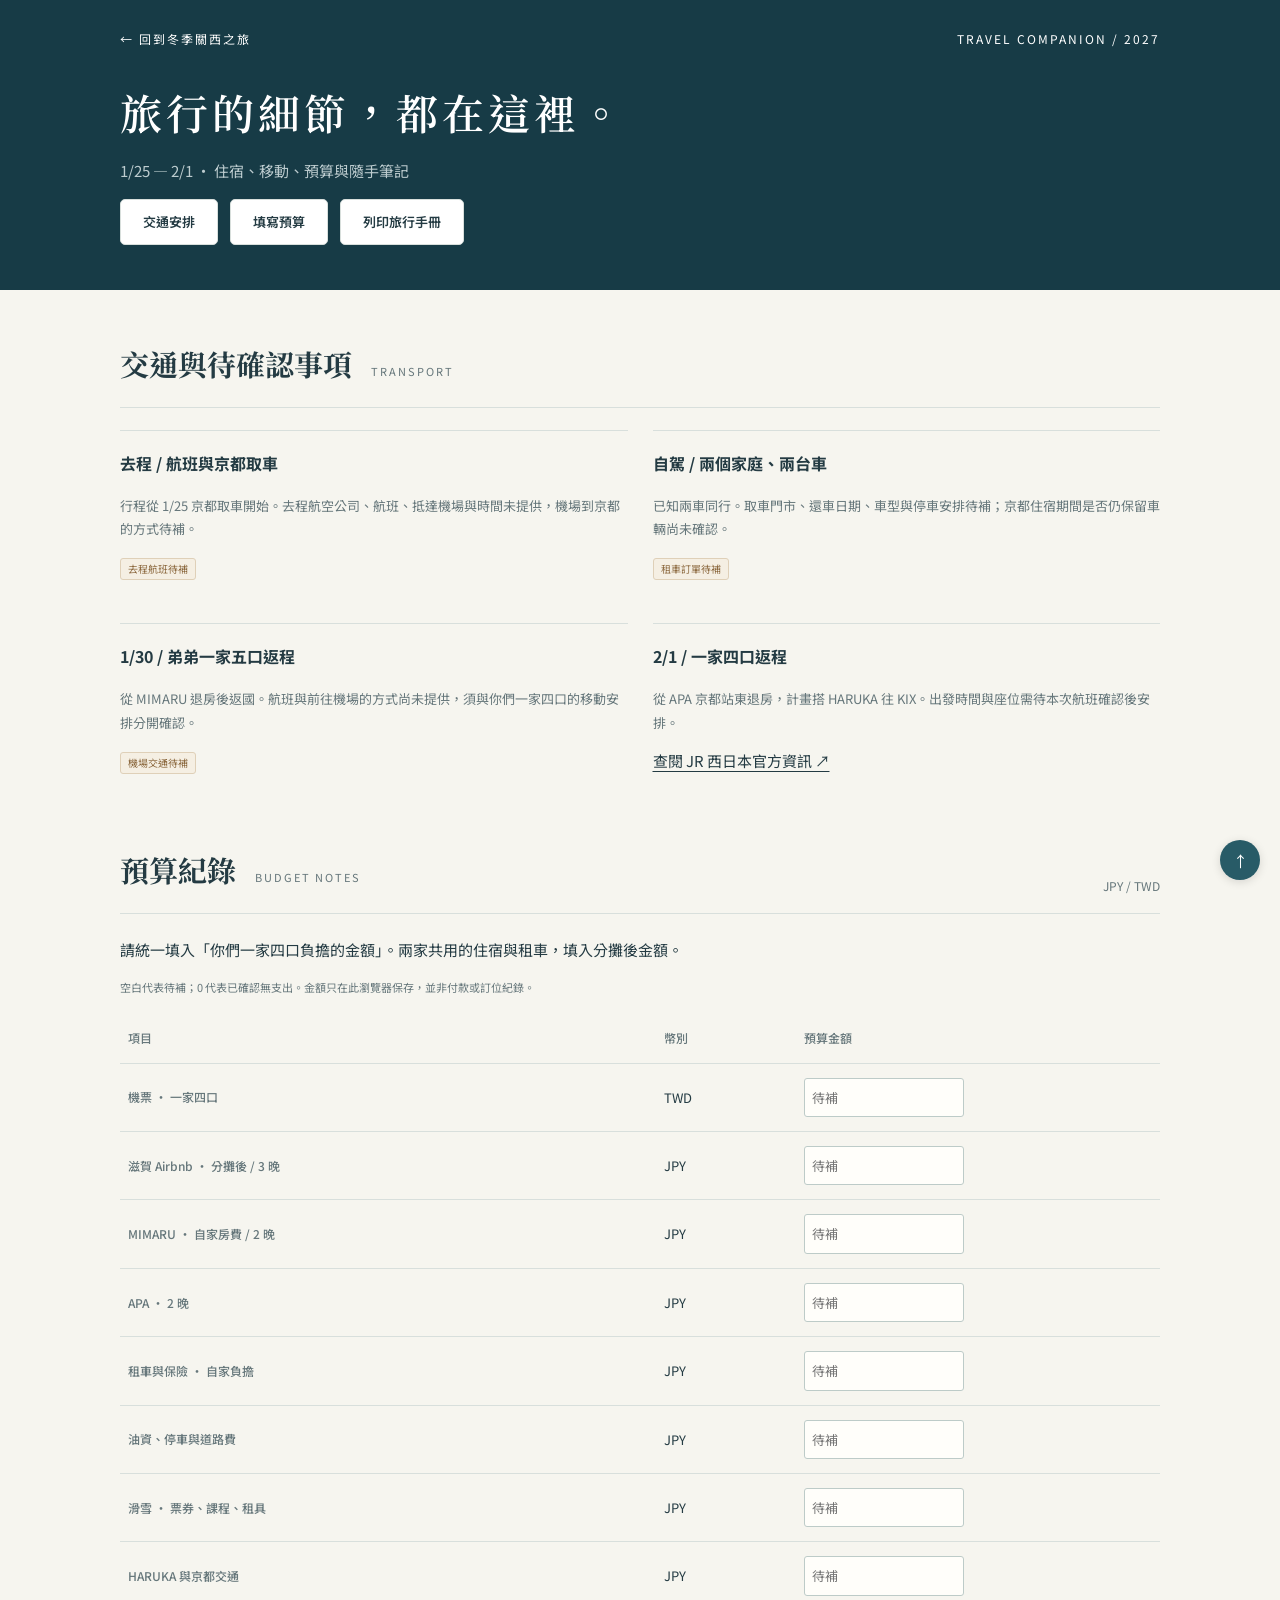
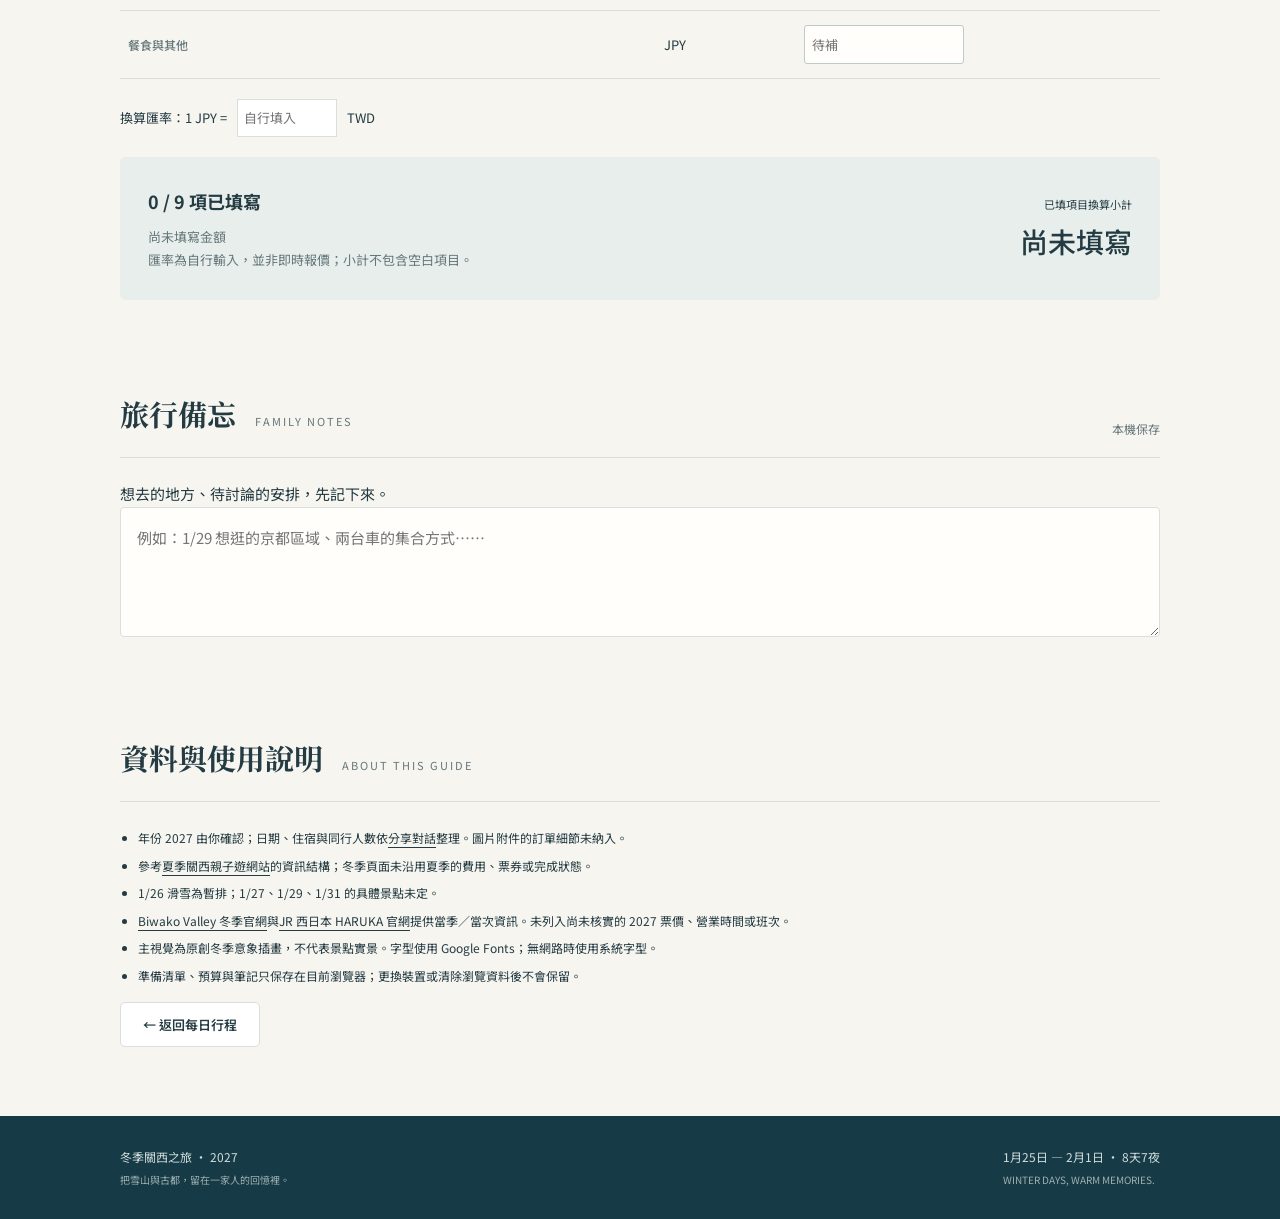
==== details.html @ 001c2dd3 "Publish winter Kansai family trip guide for 2027" ====
<!doctype html><html lang="zh-Hant"><head><meta charset="utf-8"><meta name="viewport" content="width=device-width,initial-scale=1"><meta name="theme-color" content="#173b46"><meta name="description" content="2027 冬季關西之旅的交通、預算與旅行筆記。"><title>旅行詳細資訊 · 冬季關西之旅 2027</title><link rel="stylesheet" href="style.css"><script defer src="app.js"></script></head>
<body id="top"><header class="page-hero"><div class="wrap"><div class="brand"><a href="index.html">← 回到冬季關西之旅</a><span>TRAVEL COMPANION / 2027</span></div><h1>旅行的細節，都在這裡。</h1><p>1/25 — 2/1 · 住宿、移動、預算與隨手筆記</p><div class="actions"><a class="button" href="#transport">交通安排</a><a class="button" href="#budget">填寫預算</a><button class="button" id="print">列印旅行手冊</button></div></div></header>
<main class="wrap"><section class="section" id="transport"><div class="section-head"><h2>交通與待確認事項 <small>TRANSPORT</small></h2></div><div class="details-grid"><article class="info"><h3>去程 / 航班與京都取車</h3><p>行程從 1/25 京都取車開始。去程航空公司、航班、抵達機場與時間未提供，機場到京都的方式待補。</p><span class="pill pending">去程航班待補</span></article><article class="info"><h3>自駕 / 兩個家庭、兩台車</h3><p>已知兩車同行。取車門市、還車日期、車型與停車安排待補；京都住宿期間是否仍保留車輛尚未確認。</p><span class="pill pending">租車訂單待補</span></article><article class="info"><h3>1/30 / 弟弟一家五口返程</h3><p>從 MIMARU 退房後返國。航班與前往機場的方式尚未提供，須與你們一家四口的移動安排分開確認。</p><span class="pill pending">機場交通待補</span></article><article class="info"><h3>2/1 / 一家四口返程</h3><p>從 APA 京都站東退房，計畫搭 HARUKA 往 KIX。出發時間與座位需待本次航班確認後安排。</p><a href="https://www.westjr.co.jp/travel-information/tc/tickets-passes/oneway/haruka/" target="_blank" rel="noopener">查閱 JR 西日本官方資訊 ↗</a></article></div></section>
<section class="section" id="budget"><div class="section-head"><h2>預算紀錄 <small>BUDGET NOTES</small></h2><span>JPY / TWD</span></div><p>請統一填入「你們一家四口負擔的金額」。兩家共用的住宿與租車，填入分攤後金額。</p><p class="footnote">空白代表待補；0 代表已確認無支出。金額只在此瀏覽器保存，並非付款或訂位紀錄。</p>
<table><thead><tr><th scope="col">項目</th><th scope="col">幣別</th><th scope="col">預算金額</th></tr></thead><tbody>
<tr><th scope="row"><label for="b-flight">機票 · 一家四口</label></th><td>TWD</td><td><input id="b-flight" data-budget="flight" type="number" min="0" step="1" inputmode="numeric" placeholder="待補"></td></tr>
<tr><th scope="row"><label for="b-airbnb">滋賀 Airbnb · 分攤後 / 3 晚</label></th><td>JPY</td><td><input id="b-airbnb" data-budget="airbnb" type="number" min="0" step="1" inputmode="numeric" placeholder="待補"></td></tr>
<tr><th scope="row"><label for="b-mimaru">MIMARU · 自家房費 / 2 晚</label></th><td>JPY</td><td><input id="b-mimaru" data-budget="mimaru" type="number" min="0" step="1" inputmode="numeric" placeholder="待補"></td></tr>
<tr><th scope="row"><label for="b-apa">APA · 2 晚</label></th><td>JPY</td><td><input id="b-apa" data-budget="apa" type="number" min="0" step="1" inputmode="numeric" placeholder="待補"></td></tr>
<tr><th scope="row"><label for="b-car">租車與保險 · 自家負擔</label></th><td>JPY</td><td><input id="b-car" data-budget="car" type="number" min="0" step="1" inputmode="numeric" placeholder="待補"></td></tr>
<tr><th scope="row"><label for="b-road">油資、停車與道路費</label></th><td>JPY</td><td><input id="b-road" data-budget="road" type="number" min="0" step="1" inputmode="numeric" placeholder="待補"></td></tr>
<tr><th scope="row"><label for="b-ski">滑雪 · 票券、課程、租具</label></th><td>JPY</td><td><input id="b-ski" data-budget="ski" type="number" min="0" step="1" inputmode="numeric" placeholder="待補"></td></tr>
<tr><th scope="row"><label for="b-train">HARUKA 與京都交通</label></th><td>JPY</td><td><input id="b-train" data-budget="train" type="number" min="0" step="1" inputmode="numeric" placeholder="待補"></td></tr>
<tr><th scope="row"><label for="b-food">餐食與其他</label></th><td>JPY</td><td><input id="b-food" data-budget="food" type="number" min="0" step="1" inputmode="numeric" placeholder="待補"></td></tr>
</tbody></table><label class="rate" for="rate">換算匯率：1 JPY = <input id="rate" type="number" min="0.0001" step="0.0001" placeholder="自行填入" inputmode="decimal"> TWD</label><div class="budget-box"><div><h3 id="budget-count">0 / 9 項已填寫</h3><p id="currency-totals">尚未填寫金額</p><p class="footnote">匯率為自行輸入，並非即時報價；小計不包含空白項目。</p></div><div class="budget-total"><small>已填項目換算小計</small><strong id="budget-total" aria-live="polite">尚未填寫</strong></div></div><p class="save-status" id="budget-save" aria-live="polite"></p></section>
<section class="section"><div class="section-head"><h2>旅行備忘 <small>FAMILY NOTES</small></h2><span>本機保存</span></div><label for="notes">想去的地方、待討論的安排，先記下來。</label><textarea id="notes" maxlength="10000" placeholder="例如：1/29 想逛的京都區域、兩台車的集合方式……"></textarea><p class="save-status" id="notes-save" aria-live="polite"></p></section>
<section class="section" id="sources"><div class="section-head"><h2>資料與使用說明 <small>ABOUT THIS GUIDE</small></h2></div><ul class="source-list"><li>年份 2027 由你確認；日期、住宿與同行人數依<a href="https://chatgpt.com/share/6ac257a1-d354-83ee-bf6f-452516a8c359" target="_blank" rel="noopener">分享對話</a>整理。圖片附件的訂單細節未納入。</li><li>參考<a href="https://c0h3i3n.github.io/kansai-trip-2026/" target="_blank" rel="noopener">夏季關西親子遊網站</a>的資訊結構；冬季頁面未沿用夏季的費用、票券或完成狀態。</li><li>1/26 滑雪為暫排；1/27、1/29、1/31 的具體景點未定。</li><li><a href="https://www.biwako-valley.com/winter/" target="_blank" rel="noopener">Biwako Valley 冬季官網</a>與<a href="https://www.westjr.co.jp/travel-information/tc/tickets-passes/oneway/haruka/" target="_blank" rel="noopener">JR 西日本 HARUKA 官網</a>提供當季／當次資訊。未列入尚未核實的 2027 票價、營業時間或班次。</li><li>主視覺為原創冬季意象插畫，不代表景點實景。字型使用 Google Fonts；無網路時使用系統字型。</li><li>準備清單、預算與筆記只保存在目前瀏覽器；更換裝置或清除瀏覽資料後不會保留。</li></ul><a class="button" href="index.html">← 返回每日行程</a></section></main>
<footer class="footer"><div class="wrap"><div>冬季關西之旅 · 2027<br><small>把雪山與古都，留在一家人的回憶裡。</small></div><div>1月25日 — 2月1日 · 8天7夜<br><small>WINTER DAYS, WARM MEMORIES.</small></div></div></footer><a class="back-top" href="#top" aria-label="回到頁首">↑</a></body></html>
---- style.css ----
@import url('https://fonts.googleapis.com/css2?family=Noto+Serif+TC:wght@500;600;700&family=Noto+Sans+TC:wght@400;500;600;700&display=swap');
:root{--ink:#243b43;--muted:#66777b;--teal:#285b67;--line:#d8dfdc;--paper:#f6f5ef;--warm:#a66f40}*{box-sizing:border-box}html{scroll-behavior:smooth;scroll-padding-top:145px}body{margin:0;background:var(--paper);color:var(--ink);font:15px/1.8 'Noto Sans TC',sans-serif}a{color:inherit;text-underline-offset:4px}button,input,select,textarea{font:inherit}button,a,input,select,textarea{outline-offset:5px}button{cursor:pointer}button:focus-visible,a:focus-visible,input:focus-visible,select:focus-visible{outline:3px solid #bf8856}.wrap{max-width:1100px;margin:auto;padding:0 30px}.hero{position:relative;color:#fff;background:#173945;min-height:550px;overflow:hidden}.hero:before{content:'';position:absolute;inset:0;background:linear-gradient(90deg,rgba(13,35,45,.86),rgba(13,35,45,.35) 58%,transparent),url('winter.svg') center/cover}.hero .wrap{position:relative;padding-top:28px;padding-bottom:48px}.brand{display:flex;justify-content:space-between;align-items:center;font-size:12px;letter-spacing:2px}.brand a{text-decoration:none}.hero-copy{margin-top:65px;max-width:650px}.eyebrow{font-size:11px;font-weight:600;letter-spacing:3px;text-transform:uppercase}.hero .eyebrow{color:#bfced1}h1,h2,h3,p{margin-top:0}h1{font-family:'Noto Serif TC',serif;font-size:64px;font-weight:600;letter-spacing:4px;line-height:1.35;margin-bottom:17px}h1 em{font-style:normal;color:#d6b98d}.subtitle{color:#dbe1df;font-size:17px;letter-spacing:2px}.tags{display:flex;flex-wrap:wrap;gap:8px;margin:23px 0}.tag{font-size:12px;border:1px solid #ffffff35;border-radius:30px;padding:4px 13px;background:#ffffff0b}.actions{display:flex;gap:12px;flex-wrap:wrap}.button{display:inline-block;padding:10px 22px;border:1px solid var(--line);border-radius:5px;background:white;color:var(--ink);text-decoration:none;font-weight:600;font-size:13px}.hero .primary{background:#ece8db;border-color:#ece8db}.hero .ghost{background:transparent;color:white;border-color:#ffffff55}.navigation{position:sticky;top:0;z-index:10;background:#f6f5eff5;backdrop-filter:blur(10px);border-bottom:1px solid var(--line)}.nav-inner{display:flex;justify-content:space-between;align-items:center;gap:20px;min-height:62px}.nav-links{display:flex;gap:27px;overflow:auto;white-space:nowrap}.nav-links a{text-decoration:none;font-size:13px;padding:18px 0}.nav-links a:hover{color:var(--warm)}.nav-inner select{background:#fff;border:1px solid var(--line);padding:7px 10px;border-radius:5px;font-size:12px;max-width:190px}.intro{display:grid;grid-template-columns:1.45fr 1fr;gap:55px;padding:42px 0;border-bottom:1px solid var(--line)}.intro h2{font-family:'Noto Serif TC',serif;font-size:27px;margin:6px 0 12px}.intro p{color:var(--muted);margin-bottom:0}.facts{display:grid;grid-template-columns:repeat(3,1fr);align-items:center;text-align:center}.facts strong{display:block;font-size:31px;font-weight:500}.facts span{font-size:11px;color:var(--muted)}.section{padding:48px 0 4px}.section-head{display:flex;justify-content:space-between;align-items:end;border-bottom:1px solid var(--line);padding-bottom:17px;margin-bottom:22px;gap:15px}.section-head h2{font-family:'Noto Serif TC',serif;font-size:29px;margin:0}.section-head h2 small{font:11px 'Noto Sans TC',sans-serif;letter-spacing:2px;color:var(--muted);margin-left:12px}.section-head>span{font-size:12px;color:var(--muted)}.route{display:grid;grid-template-columns:repeat(3,1fr);gap:0;margin:25px 0 8px}.route>a{border-top:2px solid #52858c;padding:14px 20px 0 0;text-decoration:none;position:relative}.route>a:before{content:'';width:9px;height:9px;border-radius:50%;background:#52858c;position:absolute;top:-5.5px;left:0}.route small{display:block;color:var(--muted);font-size:11px}.route strong{font-weight:500}.day{display:grid;grid-template-columns:70px 1fr;gap:23px;border-bottom:1px solid var(--line);padding:25px 0;scroll-margin-top:120px}.date{border-right:1px solid var(--line);text-align:left;padding-right:14px;color:var(--teal)}.date strong{display:block;font:39px/1.1 'Noto Serif TC',serif}.date span{font-size:11px}.day h3{font-size:20px;margin:2px 0 10px;font-weight:600}.day-top{display:flex;justify-content:space-between;gap:10px;align-items:center}.pill{border:1px solid #c9dad6;color:#3b6963;border-radius:3px;font-size:10px;padding:1px 7px;white-space:nowrap;display:inline-block}.pill.pending{color:#8c693f;border-color:#dfd0b8;background:#f5efe3}.day p{margin:7px 0;color:var(--muted);font-size:14px}.day ul{padding-left:19px;margin:12px 0;color:#4b5d63;font-size:14px}.day li{margin:5px 0}.day-footer{display:flex;gap:15px;flex-wrap:wrap;font-size:11px;color:var(--teal);margin-top:12px}.notice{font-size:12px;color:#6e6a5e;background:#ecebe3;border-left:2px solid #b09873;padding:13px 17px;margin:22px 0}.hotels{display:grid;grid-template-columns:repeat(3,1fr);gap:20px}.hotel{background:#fffefa;border:1px solid var(--line);border-radius:5px;padding:24px;display:flex;flex-direction:column}.hotel .number{font-family:'Noto Serif TC',serif;font-size:27px;color:#8aa2a5}.hotel h3{font-size:17px;line-height:1.6;margin:12px 0}.hotel p{font-size:12px;color:var(--muted)}.hotel .hotel-bottom{margin-top:auto;border-top:1px solid var(--line);padding-top:13px;font-size:12px}.hotel a{font-size:12px;margin-top:12px;color:var(--teal)}.transport-grid{display:grid;grid-template-columns:1fr 1fr;gap:30px}.transport-grid h3{font-size:18px}.transport-grid p{font-size:13px;color:var(--muted)}.transport-grid a{font-size:12px;color:var(--teal)}.check-header{display:flex;gap:15px;align-items:center}.check-header progress{width:90px;accent-color:var(--teal);height:6px}.check-header span{font-size:12px}.checklist{display:grid;grid-template-columns:1fr 1fr;gap:0 35px}.check{display:flex;gap:12px;padding:16px 0;border-bottom:1px solid var(--line);cursor:pointer;align-items:start}.check input{width:18px;height:18px;margin-top:5px;accent-color:var(--teal);flex-shrink:0}.check strong{display:block;font-size:13px;font-weight:500}.check small{display:block;font-size:11px;color:var(--muted)}.check:has(input:checked) strong{text-decoration:line-through;color:#879391}.budget-box{background:#e7eeeb;border-radius:6px;padding:28px;display:grid;grid-template-columns:1fr auto;gap:20px;align-items:center}.budget-box h3{font-size:18px;margin-bottom:8px}.budget-box p{font-size:13px;color:var(--muted);margin:0}.budget-total{text-align:right}.budget-total strong{display:block;font-size:28px;font-weight:500}.budget-total small{font-size:11px}.footnote{font-size:11px;color:var(--muted);margin:15px 0}.footer{margin-top:65px;padding:30px 0;background:#173b46;color:#d1dddc;font-size:12px}.footer .wrap{display:flex;justify-content:space-between;gap:25px}.footer small{color:#9eafb1}.back-top{position:fixed;right:20px;bottom:20px;border-radius:50%;width:40px;height:40px;display:grid;place-items:center;background:var(--teal);color:white;text-decoration:none;box-shadow:0 2px 10px #0002}.page-hero{background:#173b46;color:white;padding:28px 0 45px}.page-hero h1{font-size:42px;margin-top:34px}.page-hero p{color:#bdcccf}.details-grid{display:grid;grid-template-columns:1fr 1fr;gap:25px}.info{border-top:1px solid var(--line);padding:18px 0}.info h3{font-size:16px}.info p{font-size:13px;color:var(--muted)}table{width:100%;border-collapse:collapse;font-size:13px}th,td{text-align:left;border-bottom:1px solid var(--line);padding:14px 8px}th{font-weight:500;color:var(--muted);font-size:12px}td input{width:100%;max-width:160px;padding:7px;border:1px solid #bdcbc8;border-radius:3px;background:#fffefa}td:last-child{width:35%}.rate{display:flex;gap:10px;align-items:center;margin:20px 0;font-size:13px}.rate input{width:100px;padding:6px;border:1px solid var(--line)}textarea{width:100%;min-height:130px;background:#fffefa;border:1px solid var(--line);border-radius:4px;padding:16px;color:var(--ink)}.save-status{font-size:12px;color:var(--teal);min-height:24px}.source-list{font-size:12px;line-height:2.3;padding-left:18px}.mobile-label{display:none}@media(max-width:750px){.wrap{padding:0 20px}.hero{min-height:540px}.hero:before{background-position:60% center}.hero .wrap{padding-top:22px}.hero-copy{margin-top:65px}h1{font-size:43px;letter-spacing:2px}.subtitle{font-size:14px;letter-spacing:1px}.brand{font-size:10px;letter-spacing:1px}.intro{grid-template-columns:1fr;gap:24px;padding:30px 0}.facts{padding:12px 0}.nav-inner{display:block;padding-top:0;padding-bottom:9px}.nav-links{gap:25px}.nav-links a{padding:12px 0}.nav-inner select{max-width:100%;width:100%}.section{padding-top:35px}.section-head{align-items:start;flex-wrap:wrap}.section-head h2{font-size:25px}.section-head h2 small{font-size:10px;margin-left:7px}.route{gap:10px}.route strong{font-size:12px}.route>a{padding-right:0}.route small{font-size:10px}.day{grid-template-columns:47px 1fr;gap:16px}.date strong{font-size:32px}.date{padding-right:6px}.day h3{font-size:17px}.day-top{align-items:start;flex-direction:column;gap:4px}.hotels,.transport-grid,.checklist,.details-grid{grid-template-columns:1fr}.hotels{gap:14px}.hotel{padding:20px}.hotel .number{font-size:21px}.budget-box{grid-template-columns:1fr;padding:22px}.budget-total{text-align:left}.footer .wrap{flex-direction:column;gap:10px}.page-hero h1{font-size:34px}.page-hero .wrap{padding-top:0}th,td{padding:12px 4px;font-size:12px}}@media(prefers-reduced-motion:reduce){html{scroll-behavior:auto}}@media print{.navigation,.back-top,.actions,.brand a,button{display:none}.hero{min-height:0;background:#fff;color:#173b46}.hero:before{display:none}.hero .wrap{padding:20px}.hero-copy{margin-top:20px}.hero p,.hero .eyebrow{color:#173b46}.tag{border-color:#999}.day,.hotel{break-inside:avoid}.section{padding-top:20px}.footer{background:#fff;color:#173b46}body{font-size:12px}.wrap{max-width:100%}.checklist{grid-template-columns:1fr 1fr}}
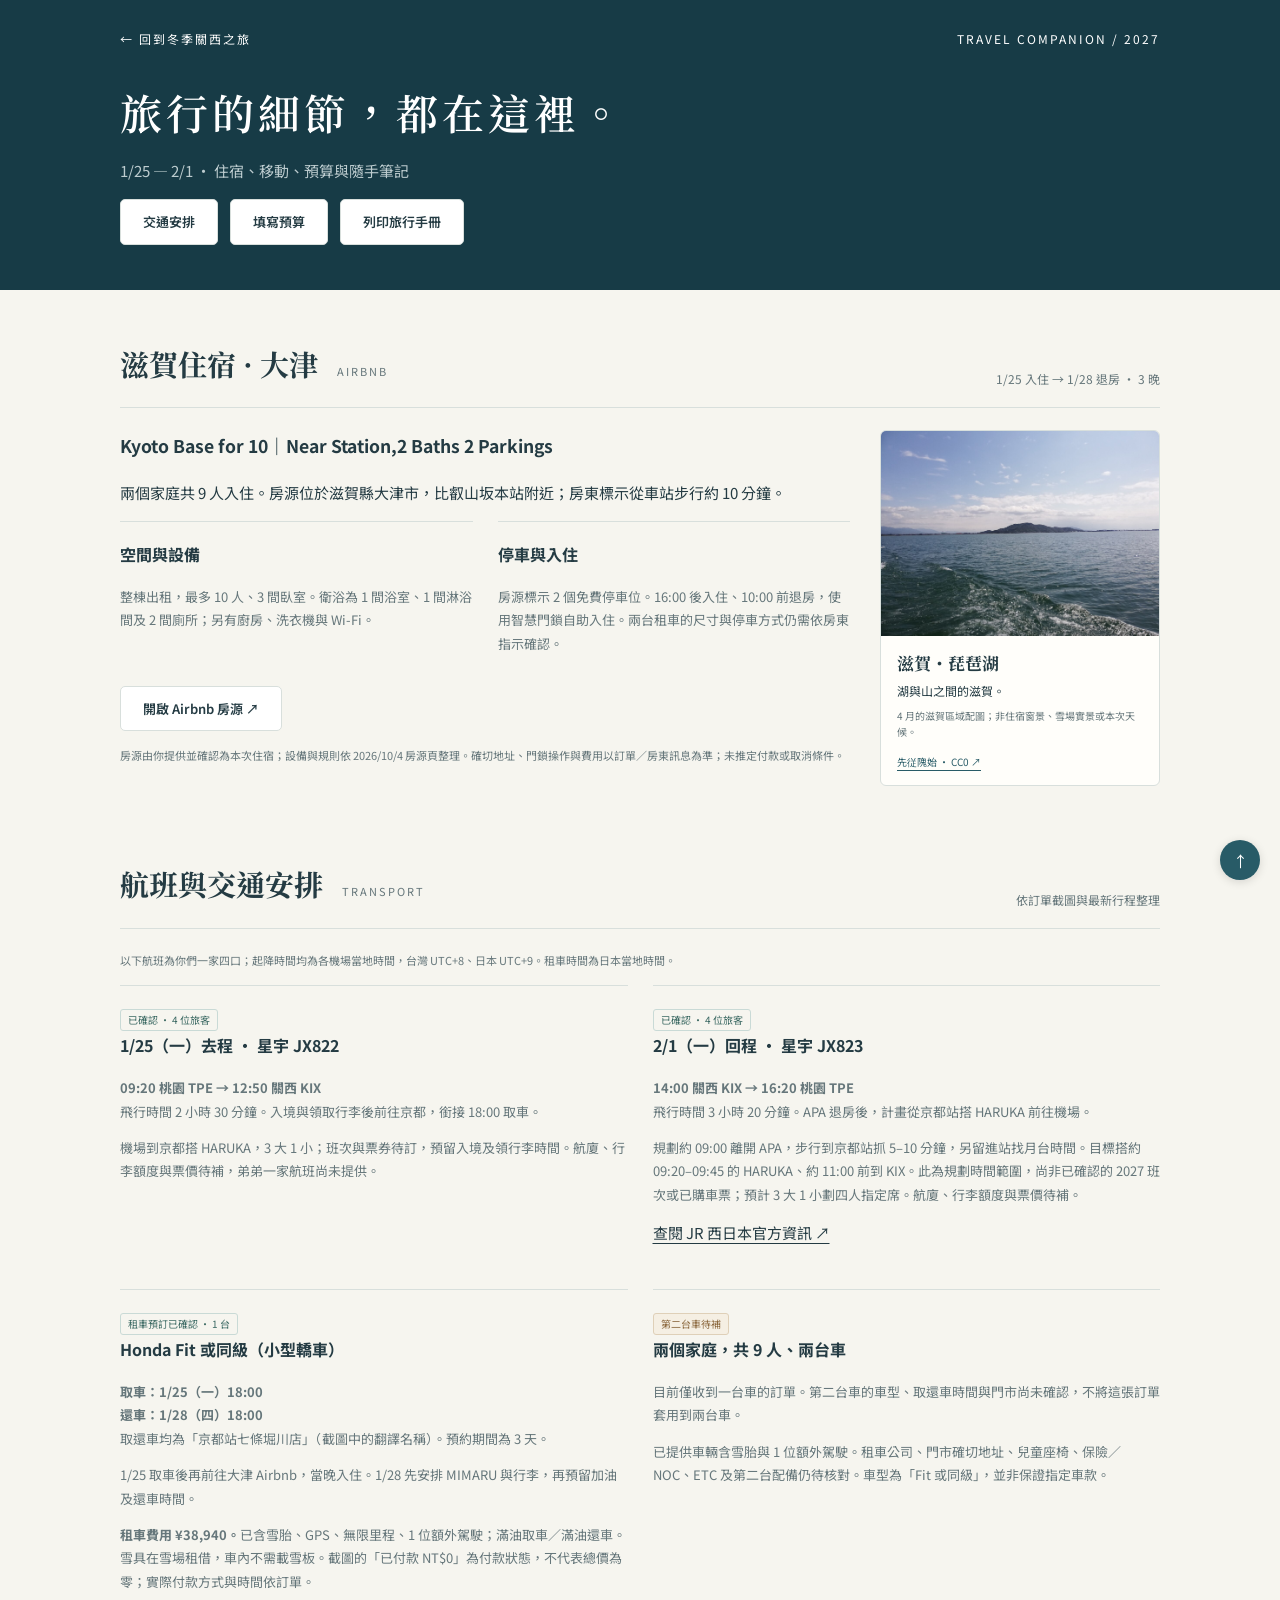
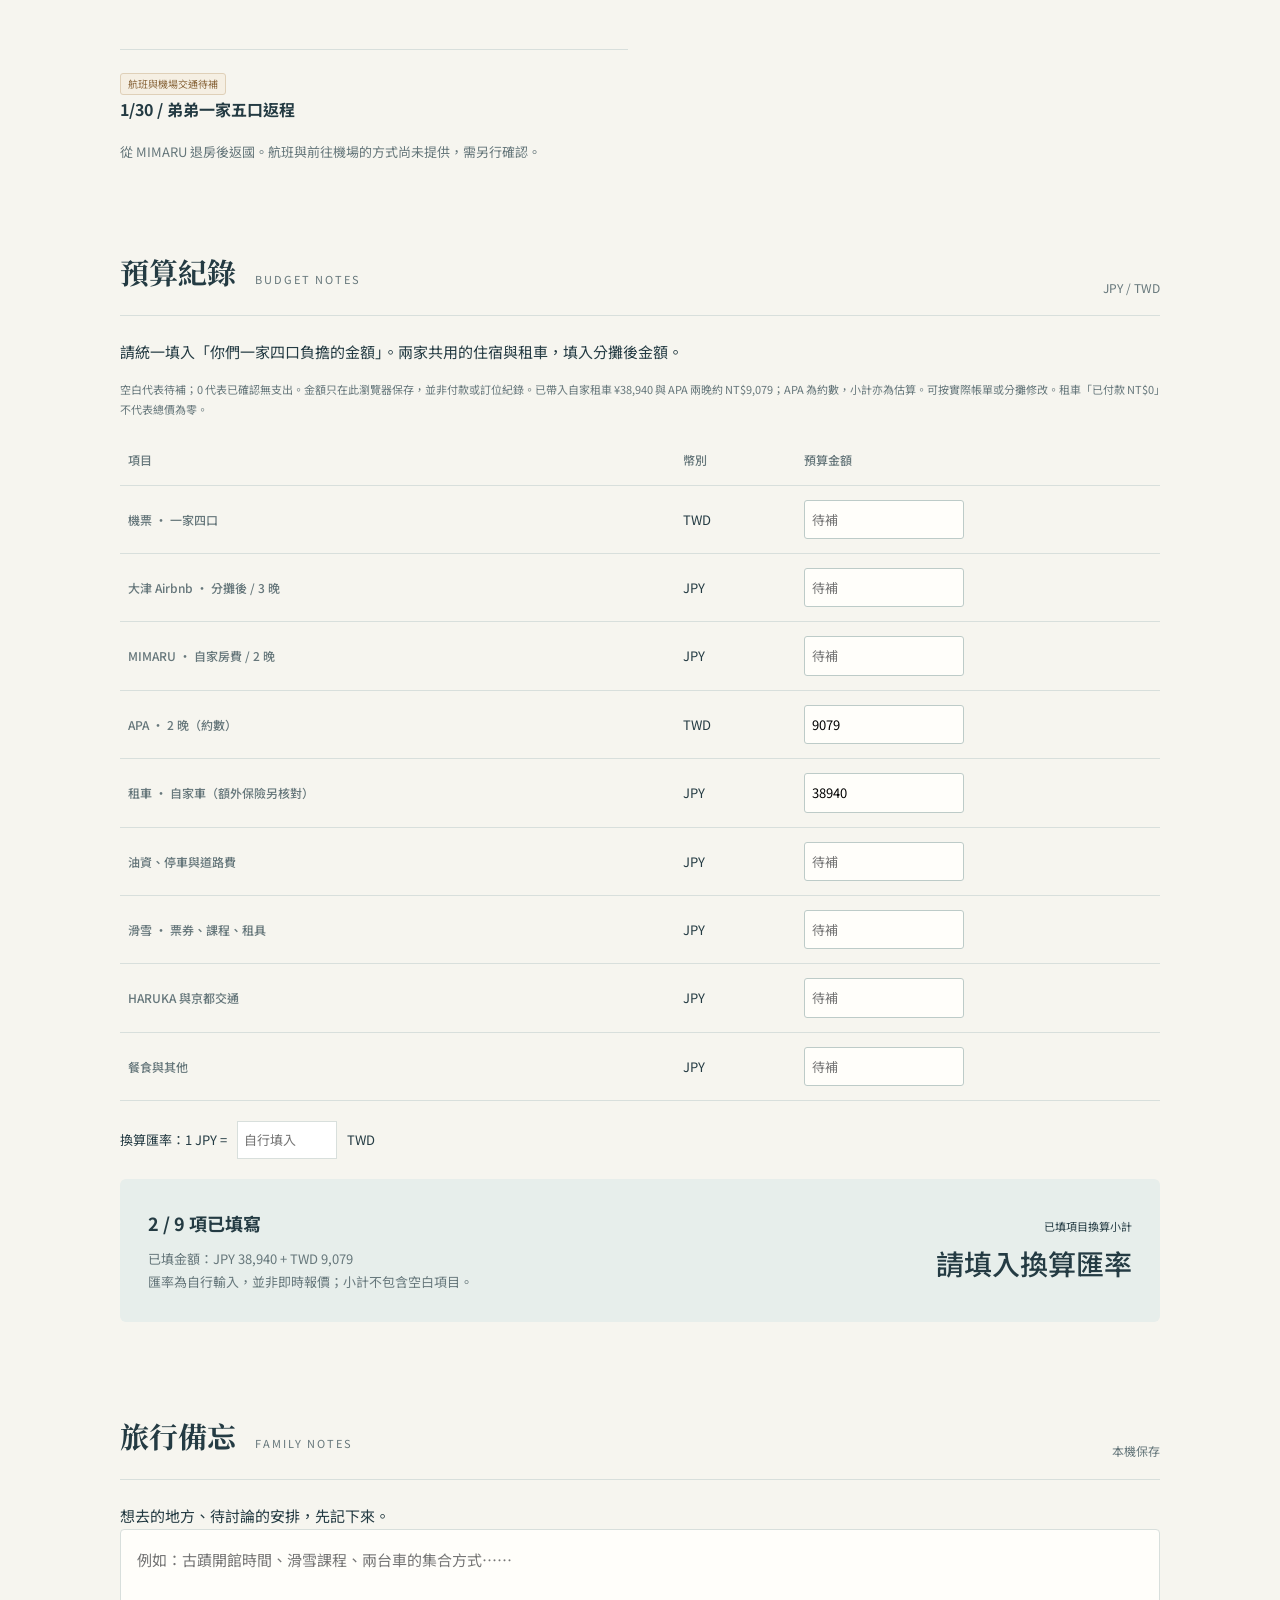
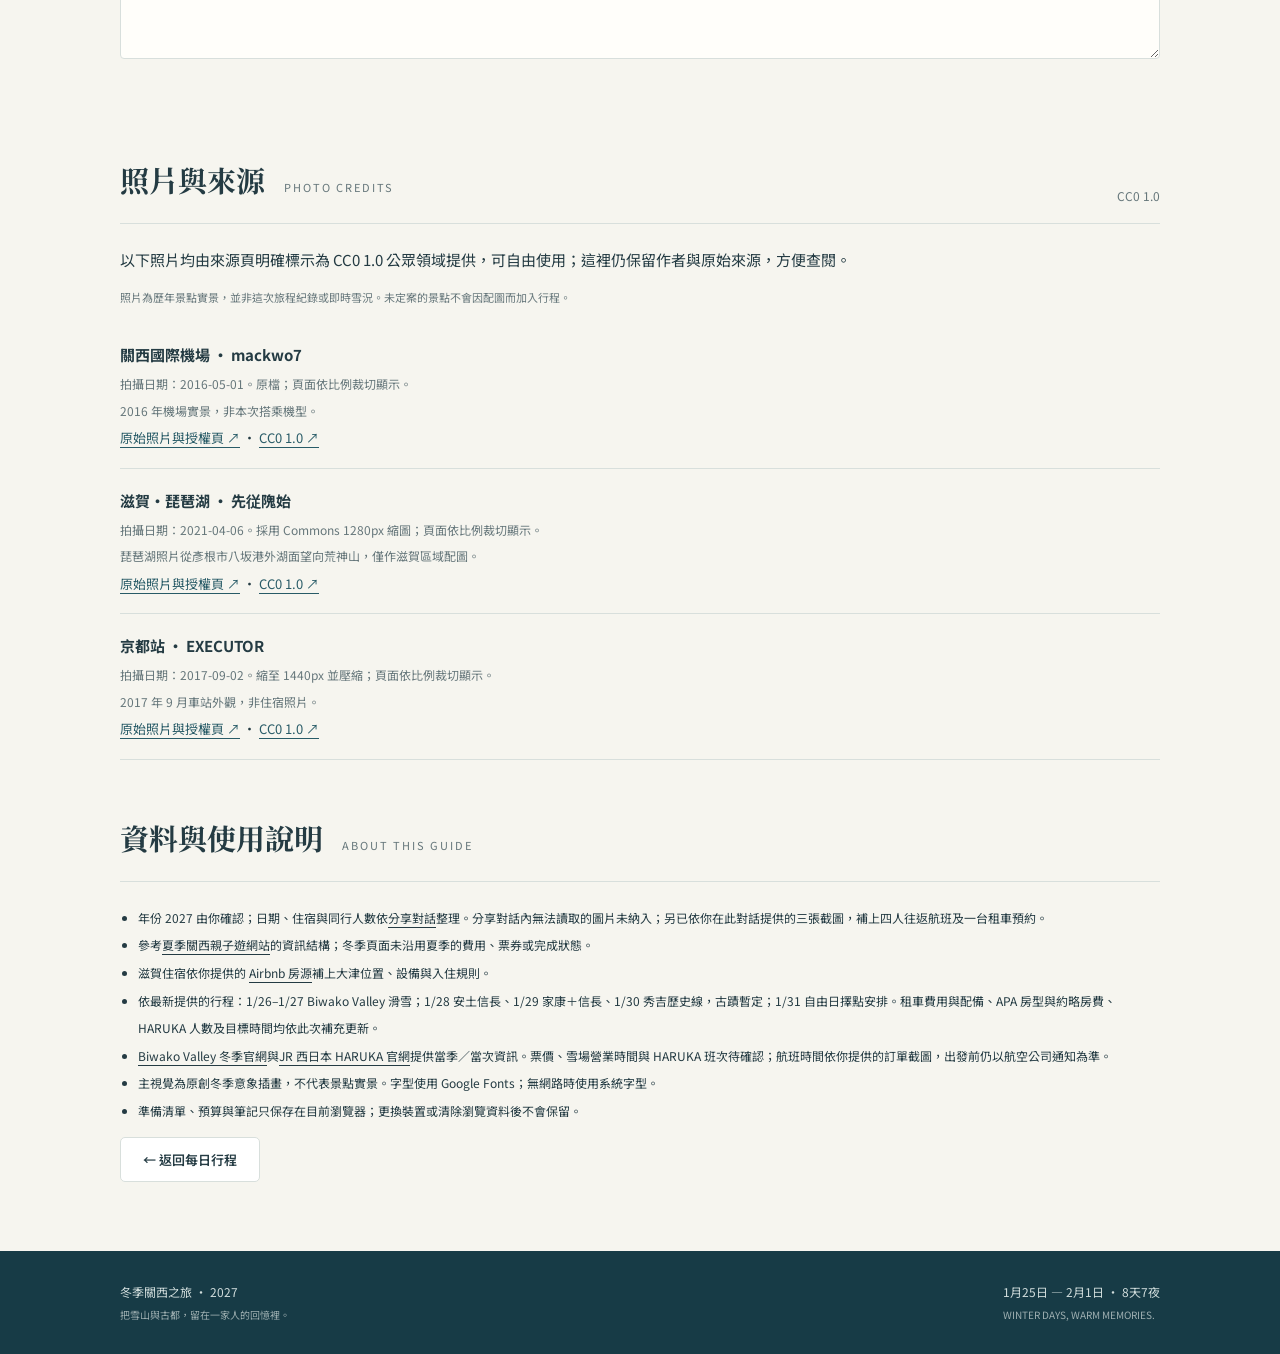
==== commit d6c7d17a: "Update winter Kansai itinerary and destination photos" ====
--- a/details.html
+++ b/details.html
@@ -1,18 +1,27 @@
-<!doctype html><html lang="zh-Hant"><head><meta charset="utf-8"><meta name="viewport" content="width=device-width,initial-scale=1"><meta name="theme-color" content="#173b46"><meta name="description" content="2027 冬季關西之旅的交通、預算與旅行筆記。"><title>旅行詳細資訊 · 冬季關西之旅 2027</title><link rel="stylesheet" href="style.css"><script defer src="app.js"></script></head>
+<!doctype html><html lang="zh-Hant"><head><meta charset="utf-8"><meta name="viewport" content="width=device-width,initial-scale=1"><meta name="theme-color" content="#173b46"><meta name="description" content="2027 冬季關西之旅的交通、預算與旅行筆記。"><title>旅行詳細資訊 · 冬季關西之旅 2027</title><link rel="stylesheet" href="style.css?v=plan-2"><script defer src="app.js?v=plan-2"></script></head>
 <body id="top"><header class="page-hero"><div class="wrap"><div class="brand"><a href="index.html">← 回到冬季關西之旅</a><span>TRAVEL COMPANION / 2027</span></div><h1>旅行的細節，都在這裡。</h1><p>1/25 — 2/1 · 住宿、移動、預算與隨手筆記</p><div class="actions"><a class="button" href="#transport">交通安排</a><a class="button" href="#budget">填寫預算</a><button class="button" id="print">列印旅行手冊</button></div></div></header>
-<main class="wrap"><section class="section" id="transport"><div class="section-head"><h2>交通與待確認事項 <small>TRANSPORT</small></h2></div><div class="details-grid"><article class="info"><h3>去程 / 航班與京都取車</h3><p>行程從 1/25 京都取車開始。去程航空公司、航班、抵達機場與時間未提供，機場到京都的方式待補。</p><span class="pill pending">去程航班待補</span></article><article class="info"><h3>自駕 / 兩個家庭、兩台車</h3><p>已知兩車同行。取車門市、還車日期、車型與停車安排待補；京都住宿期間是否仍保留車輛尚未確認。</p><span class="pill pending">租車訂單待補</span></article><article class="info"><h3>1/30 / 弟弟一家五口返程</h3><p>從 MIMARU 退房後返國。航班與前往機場的方式尚未提供，須與你們一家四口的移動安排分開確認。</p><span class="pill pending">機場交通待補</span></article><article class="info"><h3>2/1 / 一家四口返程</h3><p>從 APA 京都站東退房，計畫搭 HARUKA 往 KIX。出發時間與座位需待本次航班確認後安排。</p><a href="https://www.westjr.co.jp/travel-information/tc/tickets-passes/oneway/haruka/" target="_blank" rel="noopener">查閱 JR 西日本官方資訊 ↗</a></article></div></section>
-<section class="section" id="budget"><div class="section-head"><h2>預算紀錄 <small>BUDGET NOTES</small></h2><span>JPY / TWD</span></div><p>請統一填入「你們一家四口負擔的金額」。兩家共用的住宿與租車，填入分攤後金額。</p><p class="footnote">空白代表待補；0 代表已確認無支出。金額只在此瀏覽器保存，並非付款或訂位紀錄。</p>
+<main class="wrap"><section class="section" id="airbnb"><div class="section-head"><h2>滋賀住宿 · 大津 <small>AIRBNB</small></h2><span>1/25 入住 → 1/28 退房 · 3 晚</span></div><figure class="day-photo"><a href="images/lake-biwa.jpg" target="_blank" rel="noopener" aria-label="放大滋賀・琵琶湖照片"><img src="images/lake-biwa.jpg" alt="滋賀・琵琶湖實景" width="1280" height="960" loading="lazy" decoding="async"></a><figcaption><strong>滋賀・琵琶湖</strong><span>湖與山之間的滋賀。</span><small>4 月的滋賀區域配圖；非住宿窗景、雪場實景或本次天候。</small><a href="details.html#photo-credits">先従隗始 · CC0 ↗</a></figcaption></figure><h3>Kyoto Base for 10｜Near Station,2 Baths 2 Parkings</h3><p>兩個家庭共 9 人入住。房源位於滋賀縣大津市，比叡山坂本站附近；房東標示從車站步行約 10 分鐘。</p><div class="details-grid"><article class="info"><h3>空間與設備</h3><p>整棟出租，最多 10 人、3 間臥室。衛浴為 1 間浴室、1 間淋浴間及 2 間廁所；另有廚房、洗衣機與 Wi-Fi。</p></article><article class="info"><h3>停車與入住</h3><p>房源標示 2 個免費停車位。16:00 後入住、10:00 前退房，使用智慧門鎖自助入住。兩台租車的尺寸與停車方式仍需依房東指示確認。</p></article></div><a class="button" href="https://www.airbnb.com/rooms/1618752062888531406" target="_blank" rel="noopener">開啟 Airbnb 房源 ↗</a><p class="footnote">房源由你提供並確認為本次住宿；設備與規則依 2026/10/4 房源頁整理。確切地址、門鎖操作與費用以訂單／房東訊息為準；未推定付款或取消條件。</p></section><section class="section" id="transport">
+<div class="section-head"><h2>航班與交通安排 <small>TRANSPORT</small></h2><span>依訂單截圖與最新行程整理</span></div>
+<p class="footnote">以下航班為你們一家四口；起降時間均為各機場當地時間，台灣 UTC+8、日本 UTC+9。租車時間為日本當地時間。</p>
+<div class="details-grid">
+<article class="info"><span class="pill">已確認 · 4 位旅客</span><h3>1/25（一）去程 · 星宇 JX822</h3><p><strong>09:20 桃園 TPE → 12:50 關西 KIX</strong><br>飛行時間 2 小時 30 分鐘。入境與領取行李後前往京都，銜接 18:00 取車。</p><p>機場到京都搭 HARUKA，3 大 1 小；班次與票券待訂，預留入境及領行李時間。航廈、行李額度與票價待補，弟弟一家航班尚未提供。</p></article>
+<article class="info"><span class="pill">已確認 · 4 位旅客</span><h3>2/1（一）回程 · 星宇 JX823</h3><p><strong>14:00 關西 KIX → 16:20 桃園 TPE</strong><br>飛行時間 3 小時 20 分鐘。APA 退房後，計畫從京都站搭 HARUKA 前往機場。</p><p>規劃約 09:00 離開 APA，步行到京都站抓 5–10 分鐘，另留進站找月台時間。目標搭約 09:20–09:45 的 HARUKA、約 11:00 前到 KIX。此為規劃時間範圍，尚非已確認的 2027 班次或已購車票；預計 3 大 1 小劃四人指定席。航廈、行李額度與票價待補。</p><a href="https://www.westjr.co.jp/travel-information/tc/tickets-passes/oneway/haruka/" target="_blank" rel="noopener">查閱 JR 西日本官方資訊 ↗</a></article>
+<article class="info"><span class="pill">租車預訂已確認 · 1 台</span><h3>Honda Fit 或同級（小型轎車）</h3><p><strong>取車：1/25（一）18:00</strong><br><strong>還車：1/28（四）18:00</strong><br>取還車均為「京都站七條堀川店」（截圖中的翻譯名稱）。預約期間為 3 天。</p><p>1/25 取車後再前往大津 Airbnb，當晚入住。1/28 先安排 MIMARU 與行李，再預留加油及還車時間。</p><p><strong>租車費用 ¥38,940。</strong>已含雪胎、GPS、無限里程、1 位額外駕駛；滿油取車／滿油還車。雪具在雪場租借，車內不需載雪板。截圖的「已付款 NT$0」為付款狀態，不代表總價為零；實際付款方式與時間依訂單。</p></article>
+<article class="info"><span class="pill pending">第二台車待補</span><h3>兩個家庭，共 9 人、兩台車</h3><p>目前僅收到一台車的訂單。第二台車的車型、取還車時間與門市尚未確認，不將這張訂單套用到兩台車。</p><p>已提供車輛含雪胎與 1 位額外駕駛。租車公司、門市確切地址、兒童座椅、保險／NOC、ETC 及第二台配備仍待核對。車型為「Fit 或同級」，並非保證指定車款。</p></article>
+<article class="info"><span class="pill pending">航班與機場交通待補</span><h3>1/30 / 弟弟一家五口返程</h3><p>從 MIMARU 退房後返國。航班與前往機場的方式尚未提供，需另行確認。</p></article>
+</div></section>
+<section class="section" id="budget"><div class="section-head"><h2>預算紀錄 <small>BUDGET NOTES</small></h2><span>JPY / TWD</span></div><p>請統一填入「你們一家四口負擔的金額」。兩家共用的住宿與租車，填入分攤後金額。</p><p class="footnote">空白代表待補；0 代表已確認無支出。金額只在此瀏覽器保存，並非付款或訂位紀錄。已帶入自家租車 ¥38,940 與 APA 兩晚約 NT$9,079；APA 為約數，小計亦為估算。可按實際帳單或分攤修改。租車「已付款 NT$0」不代表總價為零。</p>
 <table><thead><tr><th scope="col">項目</th><th scope="col">幣別</th><th scope="col">預算金額</th></tr></thead><tbody>
 <tr><th scope="row"><label for="b-flight">機票 · 一家四口</label></th><td>TWD</td><td><input id="b-flight" data-budget="flight" type="number" min="0" step="1" inputmode="numeric" placeholder="待補"></td></tr>
-<tr><th scope="row"><label for="b-airbnb">滋賀 Airbnb · 分攤後 / 3 晚</label></th><td>JPY</td><td><input id="b-airbnb" data-budget="airbnb" type="number" min="0" step="1" inputmode="numeric" placeholder="待補"></td></tr>
+<tr><th scope="row"><label for="b-airbnb">大津 Airbnb · 分攤後 / 3 晚</label></th><td>JPY</td><td><input id="b-airbnb" data-budget="airbnb" type="number" min="0" step="1" inputmode="numeric" placeholder="待補"></td></tr>
 <tr><th scope="row"><label for="b-mimaru">MIMARU · 自家房費 / 2 晚</label></th><td>JPY</td><td><input id="b-mimaru" data-budget="mimaru" type="number" min="0" step="1" inputmode="numeric" placeholder="待補"></td></tr>
-<tr><th scope="row"><label for="b-apa">APA · 2 晚</label></th><td>JPY</td><td><input id="b-apa" data-budget="apa" type="number" min="0" step="1" inputmode="numeric" placeholder="待補"></td></tr>
-<tr><th scope="row"><label for="b-car">租車與保險 · 自家負擔</label></th><td>JPY</td><td><input id="b-car" data-budget="car" type="number" min="0" step="1" inputmode="numeric" placeholder="待補"></td></tr>
+<tr><th scope="row"><label for="b-apa">APA · 2 晚（約數）</label></th><td>TWD</td><td><input id="b-apa" data-budget="apa_twd" type="number" min="0" step="1" inputmode="numeric" placeholder="待補"></td></tr>
+<tr><th scope="row"><label for="b-car">租車 · 自家車（額外保險另核對）</label></th><td>JPY</td><td><input id="b-car" data-budget="car" type="number" min="0" step="1" inputmode="numeric" placeholder="待補"></td></tr>
 <tr><th scope="row"><label for="b-road">油資、停車與道路費</label></th><td>JPY</td><td><input id="b-road" data-budget="road" type="number" min="0" step="1" inputmode="numeric" placeholder="待補"></td></tr>
 <tr><th scope="row"><label for="b-ski">滑雪 · 票券、課程、租具</label></th><td>JPY</td><td><input id="b-ski" data-budget="ski" type="number" min="0" step="1" inputmode="numeric" placeholder="待補"></td></tr>
 <tr><th scope="row"><label for="b-train">HARUKA 與京都交通</label></th><td>JPY</td><td><input id="b-train" data-budget="train" type="number" min="0" step="1" inputmode="numeric" placeholder="待補"></td></tr>
 <tr><th scope="row"><label for="b-food">餐食與其他</label></th><td>JPY</td><td><input id="b-food" data-budget="food" type="number" min="0" step="1" inputmode="numeric" placeholder="待補"></td></tr>
 </tbody></table><label class="rate" for="rate">換算匯率：1 JPY = <input id="rate" type="number" min="0.0001" step="0.0001" placeholder="自行填入" inputmode="decimal"> TWD</label><div class="budget-box"><div><h3 id="budget-count">0 / 9 項已填寫</h3><p id="currency-totals">尚未填寫金額</p><p class="footnote">匯率為自行輸入，並非即時報價；小計不包含空白項目。</p></div><div class="budget-total"><small>已填項目換算小計</small><strong id="budget-total" aria-live="polite">尚未填寫</strong></div></div><p class="save-status" id="budget-save" aria-live="polite"></p></section>
-<section class="section"><div class="section-head"><h2>旅行備忘 <small>FAMILY NOTES</small></h2><span>本機保存</span></div><label for="notes">想去的地方、待討論的安排，先記下來。</label><textarea id="notes" maxlength="10000" placeholder="例如：1/29 想逛的京都區域、兩台車的集合方式……"></textarea><p class="save-status" id="notes-save" aria-live="polite"></p></section>
-<section class="section" id="sources"><div class="section-head"><h2>資料與使用說明 <small>ABOUT THIS GUIDE</small></h2></div><ul class="source-list"><li>年份 2027 由你確認；日期、住宿與同行人數依<a href="https://chatgpt.com/share/6ac257a1-d354-83ee-bf6f-452516a8c359" target="_blank" rel="noopener">分享對話</a>整理。圖片附件的訂單細節未納入。</li><li>參考<a href="https://c0h3i3n.github.io/kansai-trip-2026/" target="_blank" rel="noopener">夏季關西親子遊網站</a>的資訊結構；冬季頁面未沿用夏季的費用、票券或完成狀態。</li><li>1/26 滑雪為暫排；1/27、1/29、1/31 的具體景點未定。</li><li><a href="https://www.biwako-valley.com/winter/" target="_blank" rel="noopener">Biwako Valley 冬季官網</a>與<a href="https://www.westjr.co.jp/travel-information/tc/tickets-passes/oneway/haruka/" target="_blank" rel="noopener">JR 西日本 HARUKA 官網</a>提供當季／當次資訊。未列入尚未核實的 2027 票價、營業時間或班次。</li><li>主視覺為原創冬季意象插畫，不代表景點實景。字型使用 Google Fonts；無網路時使用系統字型。</li><li>準備清單、預算與筆記只保存在目前瀏覽器；更換裝置或清除瀏覽資料後不會保留。</li></ul><a class="button" href="index.html">← 返回每日行程</a></section></main>
+<section class="section"><div class="section-head"><h2>旅行備忘 <small>FAMILY NOTES</small></h2><span>本機保存</span></div><label for="notes">想去的地方、待討論的安排，先記下來。</label><textarea id="notes" maxlength="10000" placeholder="例如：古蹟開館時間、滑雪課程、兩台車的集合方式……"></textarea><p class="save-status" id="notes-save" aria-live="polite"></p></section>
+<section class="section" id="photo-credits"><div class="section-head"><h2>照片與來源 <small>PHOTO CREDITS</small></h2><span>CC0 1.0</span></div><p>以下照片均由來源頁明確標示為 CC0 1.0 公眾領域提供，可自由使用；這裡仍保留作者與原始來源，方便查閱。</p><p class="footnote">照片為歷年景點實景，並非這次旅程紀錄或即時雪況。未定案的景點不會因配圖而加入行程。</p><article class="photo-credit"><strong>關西國際機場 · mackwo7</strong><p>拍攝日期：2016-05-01。原檔；頁面依比例裁切顯示。</p><p>2016 年機場實景，非本次搭乘機型。</p><a href="https://commons.wikimedia.org/wiki/File:KIX_airport.jpg" target="_blank" rel="noopener">原始照片與授權頁 ↗</a> · <a href="https://creativecommons.org/publicdomain/zero/1.0/" target="_blank" rel="noopener">CC0 1.0 ↗</a></article><article class="photo-credit"><strong>滋賀・琵琶湖 · 先従隗始</strong><p>拍攝日期：2021-04-06。採用 Commons 1280px 縮圖；頁面依比例裁切顯示。</p><p>琵琶湖照片從彥根市八坂港外湖面望向荒神山，僅作滋賀區域配圖。</p><a href="https://commons.wikimedia.org/wiki/File:Lake_Biwa_20210406_01.jpg" target="_blank" rel="noopener">原始照片與授權頁 ↗</a> · <a href="https://creativecommons.org/publicdomain/zero/1.0/" target="_blank" rel="noopener">CC0 1.0 ↗</a></article><article class="photo-credit"><strong>京都站 · EXECUTOR</strong><p>拍攝日期：2017-09-02。縮至 1440px 並壓縮；頁面依比例裁切顯示。</p><p>2017 年 9 月車站外觀，非住宿照片。</p><a href="https://commons.wikimedia.org/wiki/File:Ky%C5%8Dto_Station.jpg" target="_blank" rel="noopener">原始照片與授權頁 ↗</a> · <a href="https://creativecommons.org/publicdomain/zero/1.0/" target="_blank" rel="noopener">CC0 1.0 ↗</a></article></section><section class="section" id="sources"><div class="section-head"><h2>資料與使用說明 <small>ABOUT THIS GUIDE</small></h2></div><ul class="source-list"><li>年份 2027 由你確認；日期、住宿與同行人數依<a href="https://chatgpt.com/share/6ac257a1-d354-83ee-bf6f-452516a8c359" target="_blank" rel="noopener">分享對話</a>整理。分享對話內無法讀取的圖片未納入；另已依你在此對話提供的三張截圖，補上四人往返航班及一台租車預約。</li><li>參考<a href="https://c0h3i3n.github.io/kansai-trip-2026/" target="_blank" rel="noopener">夏季關西親子遊網站</a>的資訊結構；冬季頁面未沿用夏季的費用、票券或完成狀態。</li><li>滋賀住宿依你提供的 <a href="https://www.airbnb.com/rooms/1618752062888531406" target="_blank" rel="noopener">Airbnb 房源</a>補上大津位置、設備與入住規則。</li><li>依最新提供的行程：1/26–1/27 Biwako Valley 滑雪；1/28 安土信長、1/29 家康＋信長、1/30 秀吉歷史線，古蹟暫定；1/31 自由日擇點安排。租車費用與配備、APA 房型與約略房費、HARUKA 人數及目標時間均依此次補充更新。</li><li><a href="https://www.biwako-valley.com/winter/" target="_blank" rel="noopener">Biwako Valley 冬季官網</a>與<a href="https://www.westjr.co.jp/travel-information/tc/tickets-passes/oneway/haruka/" target="_blank" rel="noopener">JR 西日本 HARUKA 官網</a>提供當季／當次資訊。票價、雪場營業時間與 HARUKA 班次待確認；航班時間依你提供的訂單截圖，出發前仍以航空公司通知為準。</li><li>主視覺為原創冬季意象插畫，不代表景點實景。字型使用 Google Fonts；無網路時使用系統字型。</li><li>準備清單、預算與筆記只保存在目前瀏覽器；更換裝置或清除瀏覽資料後不會保留。</li></ul><a class="button" href="index.html">← 返回每日行程</a></section></main>
 <footer class="footer"><div class="wrap"><div>冬季關西之旅 · 2027<br><small>把雪山與古都，留在一家人的回憶裡。</small></div><div>1月25日 — 2月1日 · 8天7夜<br><small>WINTER DAYS, WARM MEMORIES.</small></div></div></footer><a class="back-top" href="#top" aria-label="回到頁首">↑</a></body></html>
--- a/style.css
+++ b/style.css
@@ -1,2 +1,14 @@
 @import url('https://fonts.googleapis.com/css2?family=Noto+Serif+TC:wght@500;600;700&family=Noto+Sans+TC:wght@400;500;600;700&display=swap');
 :root{--ink:#243b43;--muted:#66777b;--teal:#285b67;--line:#d8dfdc;--paper:#f6f5ef;--warm:#a66f40}*{box-sizing:border-box}html{scroll-behavior:smooth;scroll-padding-top:145px}body{margin:0;background:var(--paper);color:var(--ink);font:15px/1.8 'Noto Sans TC',sans-serif}a{color:inherit;text-underline-offset:4px}button,input,select,textarea{font:inherit}button,a,input,select,textarea{outline-offset:5px}button{cursor:pointer}button:focus-visible,a:focus-visible,input:focus-visible,select:focus-visible{outline:3px solid #bf8856}.wrap{max-width:1100px;margin:auto;padding:0 30px}.hero{position:relative;color:#fff;background:#173945;min-height:550px;overflow:hidden}.hero:before{content:'';position:absolute;inset:0;background:linear-gradient(90deg,rgba(13,35,45,.86),rgba(13,35,45,.35) 58%,transparent),url('winter.svg') center/cover}.hero .wrap{position:relative;padding-top:28px;padding-bottom:48px}.brand{display:flex;justify-content:space-between;align-items:center;font-size:12px;letter-spacing:2px}.brand a{text-decoration:none}.hero-copy{margin-top:65px;max-width:650px}.eyebrow{font-size:11px;font-weight:600;letter-spacing:3px;text-transform:uppercase}.hero .eyebrow{color:#bfced1}h1,h2,h3,p{margin-top:0}h1{font-family:'Noto Serif TC',serif;font-size:64px;font-weight:600;letter-spacing:4px;line-height:1.35;margin-bottom:17px}h1 em{font-style:normal;color:#d6b98d}.subtitle{color:#dbe1df;font-size:17px;letter-spacing:2px}.tags{display:flex;flex-wrap:wrap;gap:8px;margin:23px 0}.tag{font-size:12px;border:1px solid #ffffff35;border-radius:30px;padding:4px 13px;background:#ffffff0b}.actions{display:flex;gap:12px;flex-wrap:wrap}.button{display:inline-block;padding:10px 22px;border:1px solid var(--line);border-radius:5px;background:white;color:var(--ink);text-decoration:none;font-weight:600;font-size:13px}.hero .primary{background:#ece8db;border-color:#ece8db}.hero .ghost{background:transparent;color:white;border-color:#ffffff55}.navigation{position:sticky;top:0;z-index:10;background:#f6f5eff5;backdrop-filter:blur(10px);border-bottom:1px solid var(--line)}.nav-inner{display:flex;justify-content:space-between;align-items:center;gap:20px;min-height:62px}.nav-links{display:flex;gap:27px;overflow:auto;white-space:nowrap}.nav-links a{text-decoration:none;font-size:13px;padding:18px 0}.nav-links a:hover{color:var(--warm)}.nav-inner select{background:#fff;border:1px solid var(--line);padding:7px 10px;border-radius:5px;font-size:12px;max-width:190px}.intro{display:grid;grid-template-columns:1.45fr 1fr;gap:55px;padding:42px 0;border-bottom:1px solid var(--line)}.intro h2{font-family:'Noto Serif TC',serif;font-size:27px;margin:6px 0 12px}.intro p{color:var(--muted);margin-bottom:0}.facts{display:grid;grid-template-columns:repeat(3,1fr);align-items:center;text-align:center}.facts strong{display:block;font-size:31px;font-weight:500}.facts span{font-size:11px;color:var(--muted)}.section{padding:48px 0 4px}.section-head{display:flex;justify-content:space-between;align-items:end;border-bottom:1px solid var(--line);padding-bottom:17px;margin-bottom:22px;gap:15px}.section-head h2{font-family:'Noto Serif TC',serif;font-size:29px;margin:0}.section-head h2 small{font:11px 'Noto Sans TC',sans-serif;letter-spacing:2px;color:var(--muted);margin-left:12px}.section-head>span{font-size:12px;color:var(--muted)}.route{display:grid;grid-template-columns:repeat(3,1fr);gap:0;margin:25px 0 8px}.route>a{border-top:2px solid #52858c;padding:14px 20px 0 0;text-decoration:none;position:relative}.route>a:before{content:'';width:9px;height:9px;border-radius:50%;background:#52858c;position:absolute;top:-5.5px;left:0}.route small{display:block;color:var(--muted);font-size:11px}.route strong{font-weight:500}.day{display:grid;grid-template-columns:70px 1fr;gap:23px;border-bottom:1px solid var(--line);padding:25px 0;scroll-margin-top:120px}.date{border-right:1px solid var(--line);text-align:left;padding-right:14px;color:var(--teal)}.date strong{display:block;font:39px/1.1 'Noto Serif TC',serif}.date span{font-size:11px}.day h3{font-size:20px;margin:2px 0 10px;font-weight:600}.day-top{display:flex;justify-content:space-between;gap:10px;align-items:center}.pill{border:1px solid #c9dad6;color:#3b6963;border-radius:3px;font-size:10px;padding:1px 7px;white-space:nowrap;display:inline-block}.pill.pending{color:#8c693f;border-color:#dfd0b8;background:#f5efe3}.day p{margin:7px 0;color:var(--muted);font-size:14px}.day ul{padding-left:19px;margin:12px 0;color:#4b5d63;font-size:14px}.day li{margin:5px 0}.day-footer{display:flex;gap:15px;flex-wrap:wrap;font-size:11px;color:var(--teal);margin-top:12px}.notice{font-size:12px;color:#6e6a5e;background:#ecebe3;border-left:2px solid #b09873;padding:13px 17px;margin:22px 0}.hotels{display:grid;grid-template-columns:repeat(3,1fr);gap:20px}.hotel{background:#fffefa;border:1px solid var(--line);border-radius:5px;padding:24px;display:flex;flex-direction:column}.hotel .number{font-family:'Noto Serif TC',serif;font-size:27px;color:#8aa2a5}.hotel h3{font-size:17px;line-height:1.6;margin:12px 0}.hotel p{font-size:12px;color:var(--muted)}.hotel .hotel-bottom{margin-top:auto;border-top:1px solid var(--line);padding-top:13px;font-size:12px}.hotel a{font-size:12px;margin-top:12px;color:var(--teal)}.transport-grid{display:grid;grid-template-columns:1fr 1fr;gap:30px}.transport-grid h3{font-size:18px}.transport-grid p{font-size:13px;color:var(--muted)}.transport-grid a{font-size:12px;color:var(--teal)}.check-header{display:flex;gap:15px;align-items:center}.check-header progress{width:90px;accent-color:var(--teal);height:6px}.check-header span{font-size:12px}.checklist{display:grid;grid-template-columns:1fr 1fr;gap:0 35px}.check{display:flex;gap:12px;padding:16px 0;border-bottom:1px solid var(--line);cursor:pointer;align-items:start}.check input{width:18px;height:18px;margin-top:5px;accent-color:var(--teal);flex-shrink:0}.check strong{display:block;font-size:13px;font-weight:500}.check small{display:block;font-size:11px;color:var(--muted)}.check:has(input:checked) strong{text-decoration:line-through;color:#879391}.budget-box{background:#e7eeeb;border-radius:6px;padding:28px;display:grid;grid-template-columns:1fr auto;gap:20px;align-items:center}.budget-box h3{font-size:18px;margin-bottom:8px}.budget-box p{font-size:13px;color:var(--muted);margin:0}.budget-total{text-align:right}.budget-total strong{display:block;font-size:28px;font-weight:500}.budget-total small{font-size:11px}.footnote{font-size:11px;color:var(--muted);margin:15px 0}.footer{margin-top:65px;padding:30px 0;background:#173b46;color:#d1dddc;font-size:12px}.footer .wrap{display:flex;justify-content:space-between;gap:25px}.footer small{color:#9eafb1}.back-top{position:fixed;right:20px;bottom:20px;border-radius:50%;width:40px;height:40px;display:grid;place-items:center;background:var(--teal);color:white;text-decoration:none;box-shadow:0 2px 10px #0002}.page-hero{background:#173b46;color:white;padding:28px 0 45px}.page-hero h1{font-size:42px;margin-top:34px}.page-hero p{color:#bdcccf}.details-grid{display:grid;grid-template-columns:1fr 1fr;gap:25px}.info{border-top:1px solid var(--line);padding:18px 0}.info h3{font-size:16px}.info p{font-size:13px;color:var(--muted)}table{width:100%;border-collapse:collapse;font-size:13px}th,td{text-align:left;border-bottom:1px solid var(--line);padding:14px 8px}th{font-weight:500;color:var(--muted);font-size:12px}td input{width:100%;max-width:160px;padding:7px;border:1px solid #bdcbc8;border-radius:3px;background:#fffefa}td:last-child{width:35%}.rate{display:flex;gap:10px;align-items:center;margin:20px 0;font-size:13px}.rate input{width:100px;padding:6px;border:1px solid var(--line)}textarea{width:100%;min-height:130px;background:#fffefa;border:1px solid var(--line);border-radius:4px;padding:16px;color:var(--ink)}.save-status{font-size:12px;color:var(--teal);min-height:24px}.source-list{font-size:12px;line-height:2.3;padding-left:18px}.mobile-label{display:none}@media(max-width:750px){.wrap{padding:0 20px}.hero{min-height:540px}.hero:before{background-position:60% center}.hero .wrap{padding-top:22px}.hero-copy{margin-top:65px}h1{font-size:43px;letter-spacing:2px}.subtitle{font-size:14px;letter-spacing:1px}.brand{font-size:10px;letter-spacing:1px}.intro{grid-template-columns:1fr;gap:24px;padding:30px 0}.facts{padding:12px 0}.nav-inner{display:block;padding-top:0;padding-bottom:9px}.nav-links{gap:25px}.nav-links a{padding:12px 0}.nav-inner select{max-width:100%;width:100%}.section{padding-top:35px}.section-head{align-items:start;flex-wrap:wrap}.section-head h2{font-size:25px}.section-head h2 small{font-size:10px;margin-left:7px}.route{gap:10px}.route strong{font-size:12px}.route>a{padding-right:0}.route small{font-size:10px}.day{grid-template-columns:47px 1fr;gap:16px}.date strong{font-size:32px}.date{padding-right:6px}.day h3{font-size:17px}.day-top{align-items:start;flex-direction:column;gap:4px}.hotels,.transport-grid,.checklist,.details-grid{grid-template-columns:1fr}.hotels{gap:14px}.hotel{padding:20px}.hotel .number{font-size:21px}.budget-box{grid-template-columns:1fr;padding:22px}.budget-total{text-align:left}.footer .wrap{flex-direction:column;gap:10px}.page-hero h1{font-size:34px}.page-hero .wrap{padding-top:0}th,td{padding:12px 4px;font-size:12px}}@media(prefers-reduced-motion:reduce){html{scroll-behavior:auto}}@media print{.navigation,.back-top,.actions,.brand a,button{display:none}.hero{min-height:0;background:#fff;color:#173b46}.hero:before{display:none}.hero .wrap{padding:20px}.hero-copy{margin-top:20px}.hero p,.hero .eyebrow{color:#173b46}.tag{border-color:#999}.day,.hotel{break-inside:avoid}.section{padding-top:20px}.footer{background:#fff;color:#173b46}body{font-size:12px}.wrap{max-width:100%}.checklist{grid-template-columns:1fr 1fr}}
+
+/* Licensed destination photography */
+.illustrated-day{min-width:0;display:grid;grid-template-columns:minmax(0,1fr) 280px;gap:30px;align-items:start}
+.day-photo{margin:5px 0 0;min-width:0;background:#fffefa;border:1px solid var(--line);border-radius:6px;overflow:hidden}
+.day-photo>a{display:block;overflow:hidden}.day-photo img{display:block;width:100%;height:205px;object-fit:cover;transition:transform .25s ease}.day-photo>a:hover img{transform:scale(1.025)}
+.day-photo figcaption{padding:13px 16px;line-height:1.65}.day-photo strong{display:block;font-family:'Noto Serif TC',serif;font-size:17px}.day-photo span{display:block;font-size:12px;margin-top:4px}.day-photo small{display:block;color:var(--muted);font-size:10px;margin:7px 0}.day-photo figcaption>a{color:var(--teal);font-size:10px}
+.photo-credit{padding:18px 0;border-bottom:1px solid var(--line);font-size:13px}.photo-credit strong{display:block;font-size:15px}.photo-credit p{font-size:12px;color:var(--muted);margin:5px 0}.photo-credit a{color:var(--teal)}
+@media(max-width:850px){.illustrated-day{grid-template-columns:1fr;gap:12px}.day-photo{max-width:540px}.day-photo img{height:auto;aspect-ratio:16/9}}
+@media(prefers-reduced-motion:reduce){.day-photo img{transition:none}.day-photo>a:hover img{transform:none}}
+@media print{.day-photo img{max-height:160px}.illustrated-day{grid-template-columns:minmax(0,1fr) 220px}}
+
+#airbnb>.day-photo{float:right;width:280px;margin:0 0 20px 30px}#airbnb:after{content:"";display:block;clear:both}@media(max-width:750px){#airbnb>.day-photo{float:none;width:100%;margin:0 0 22px}}
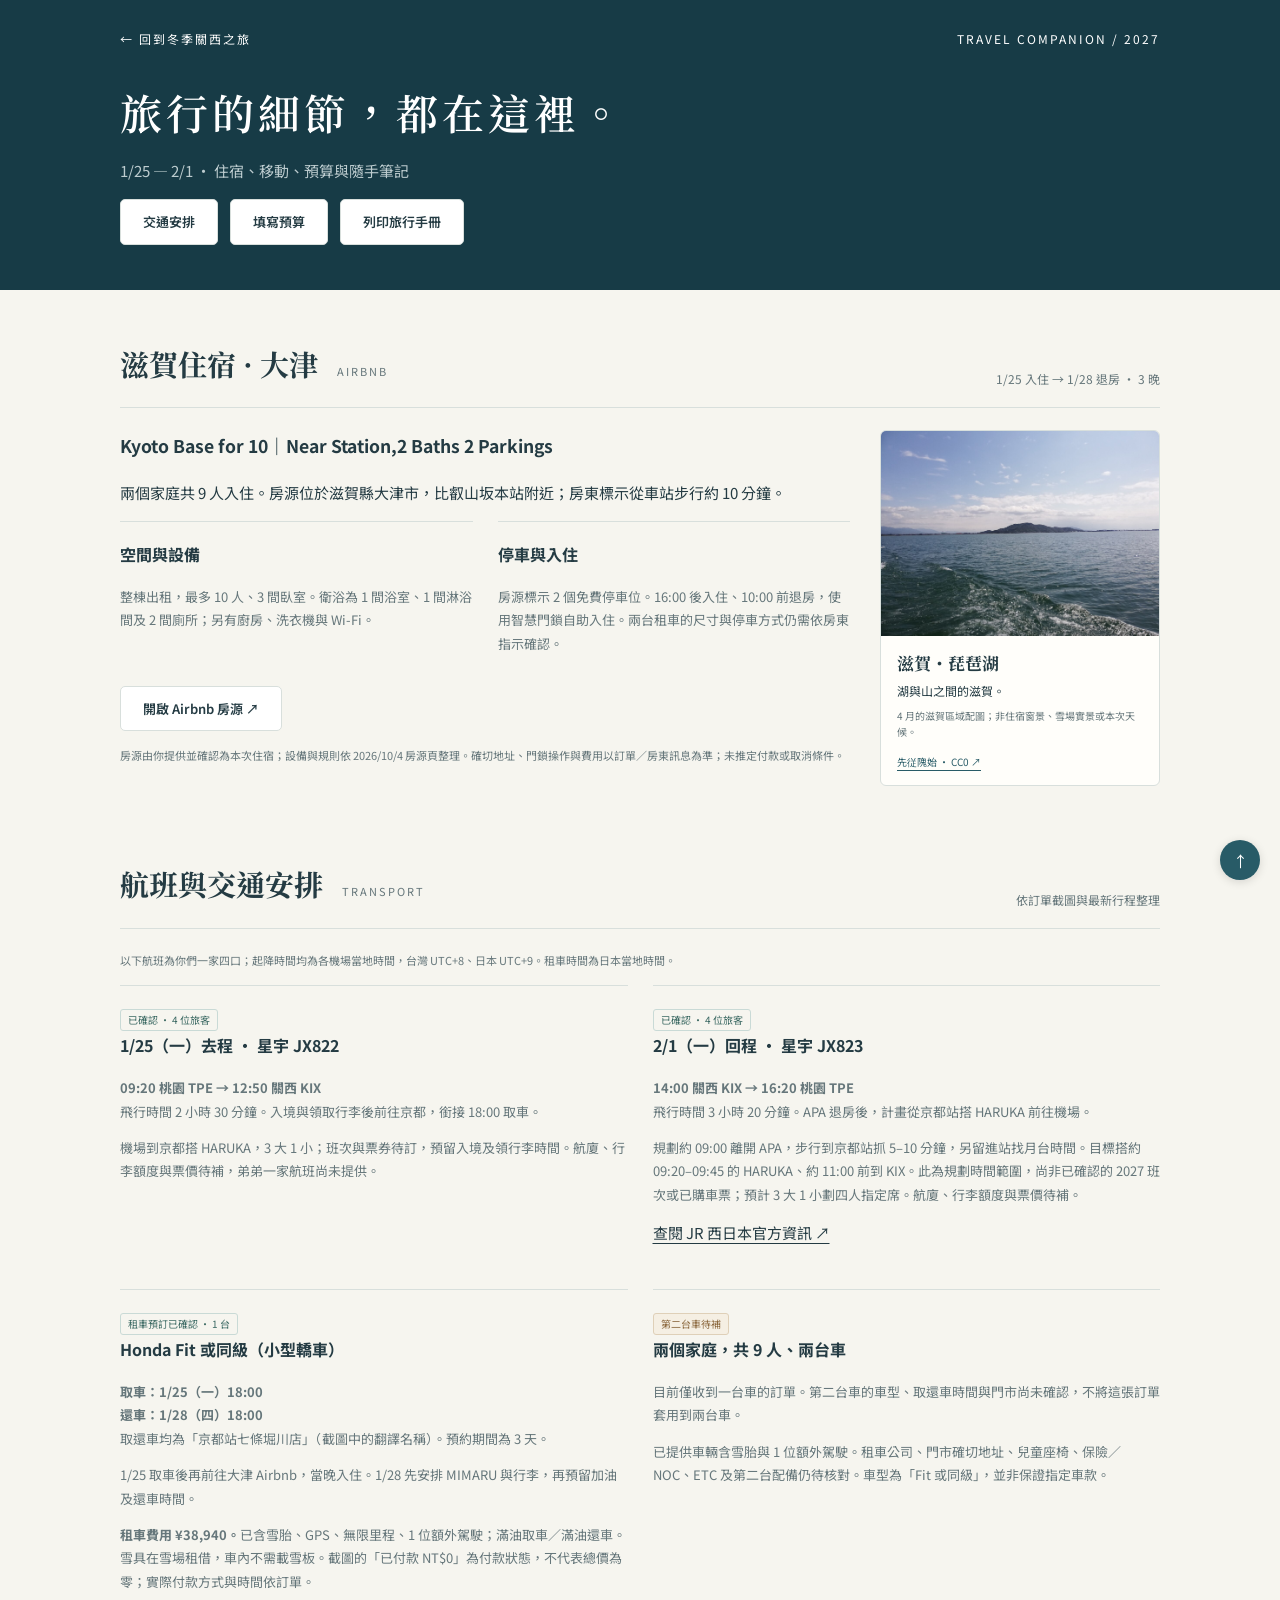
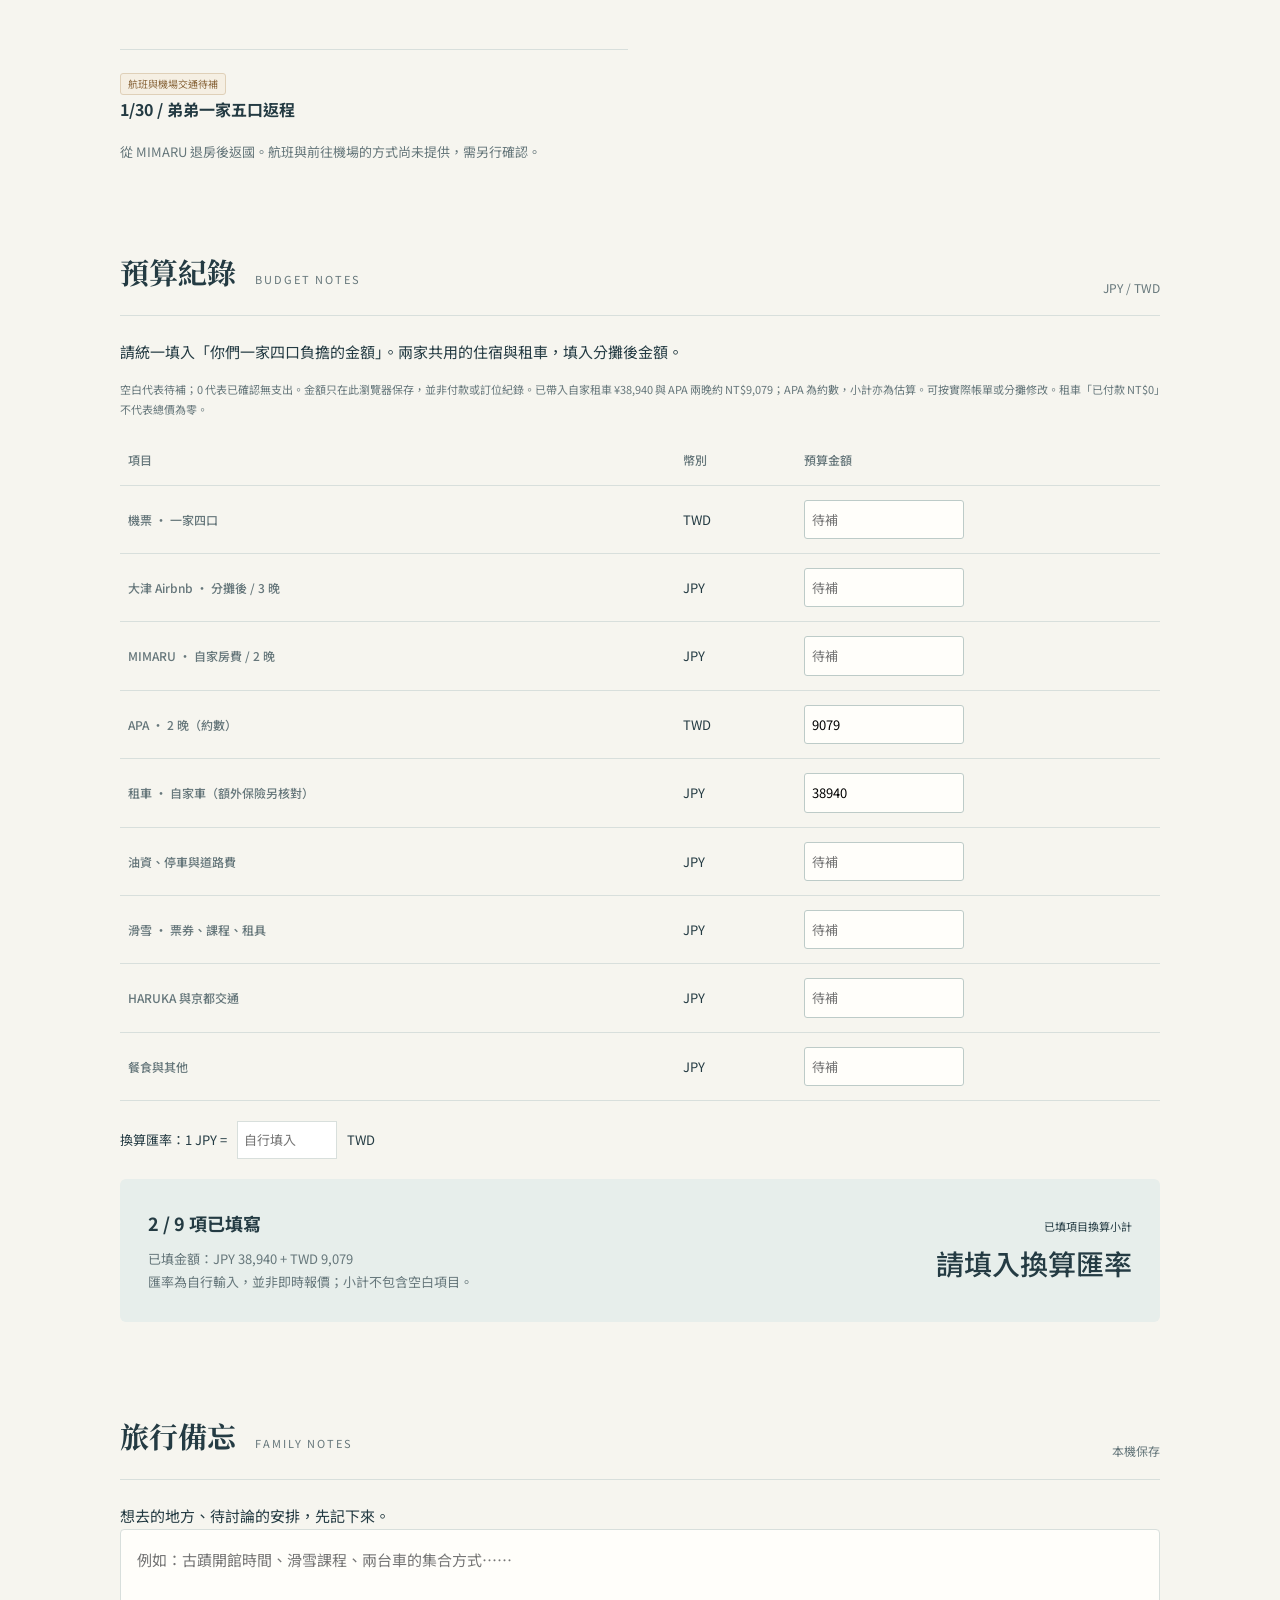
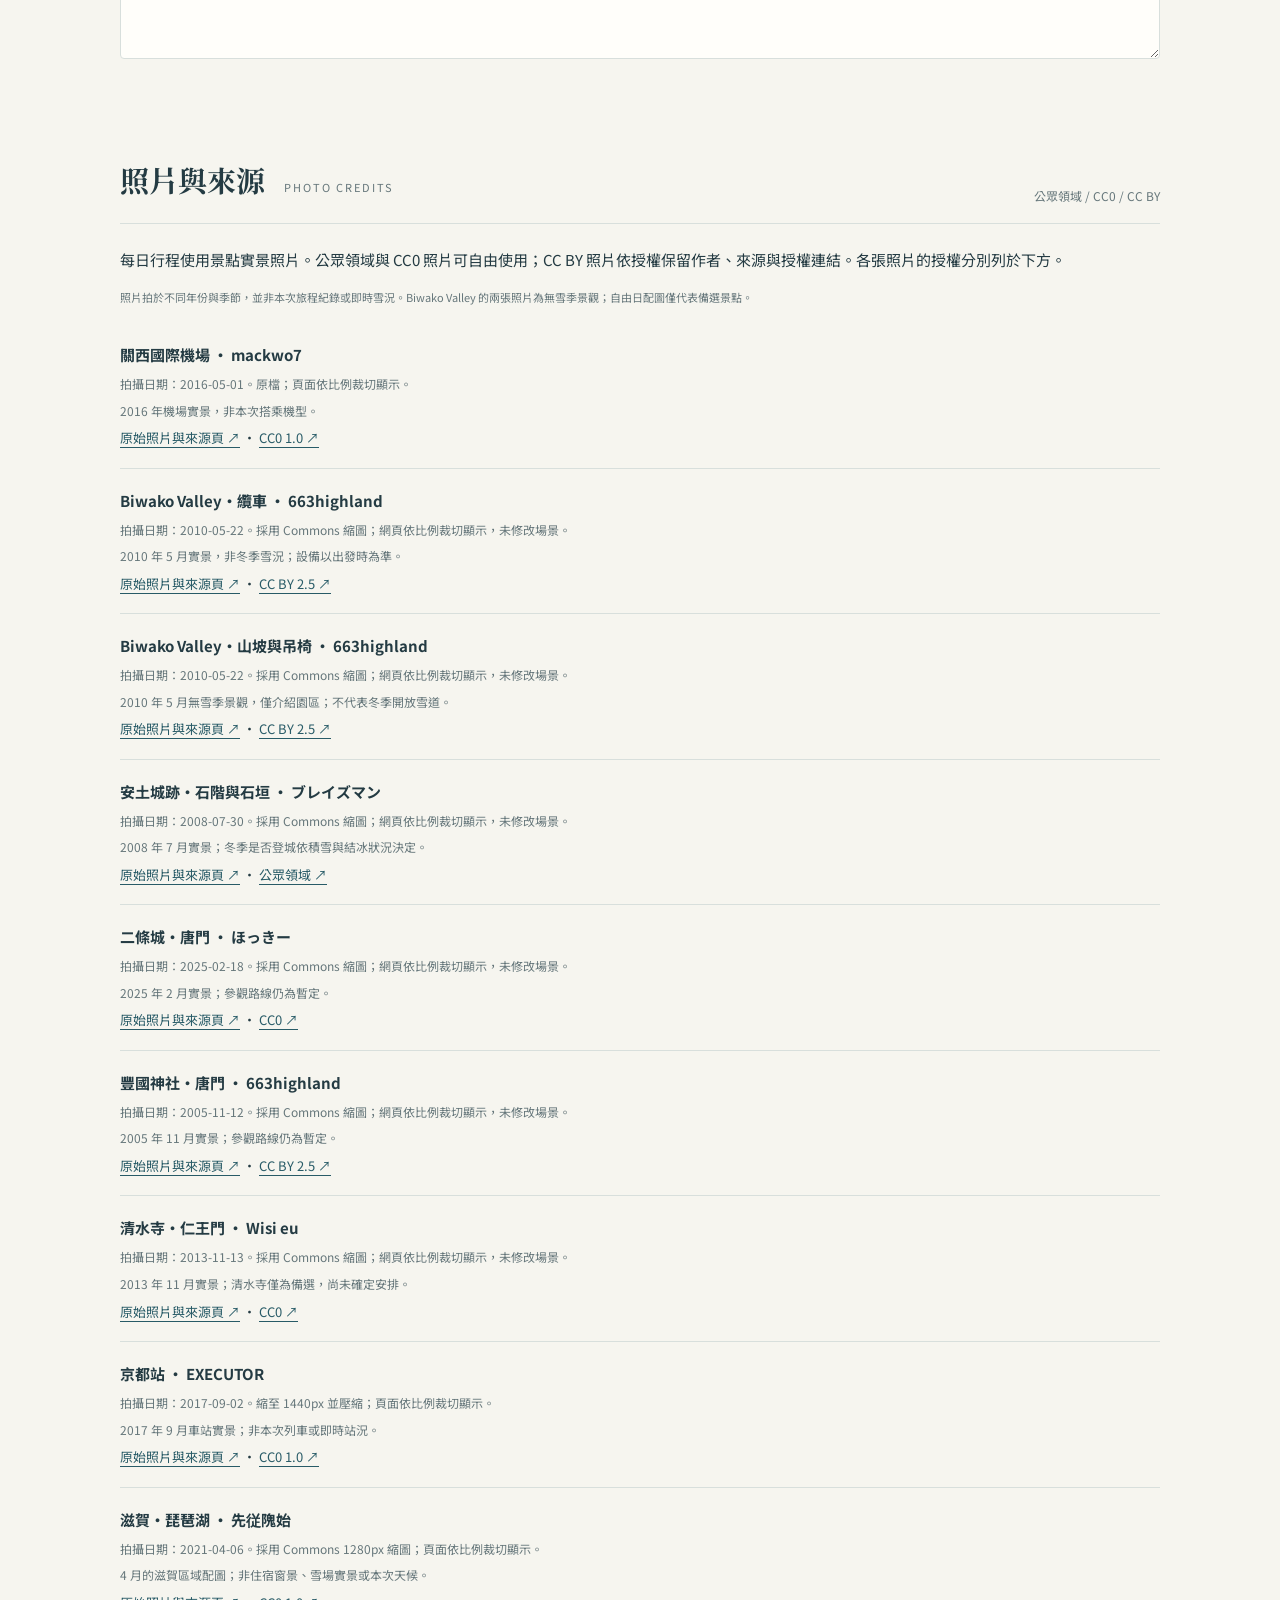
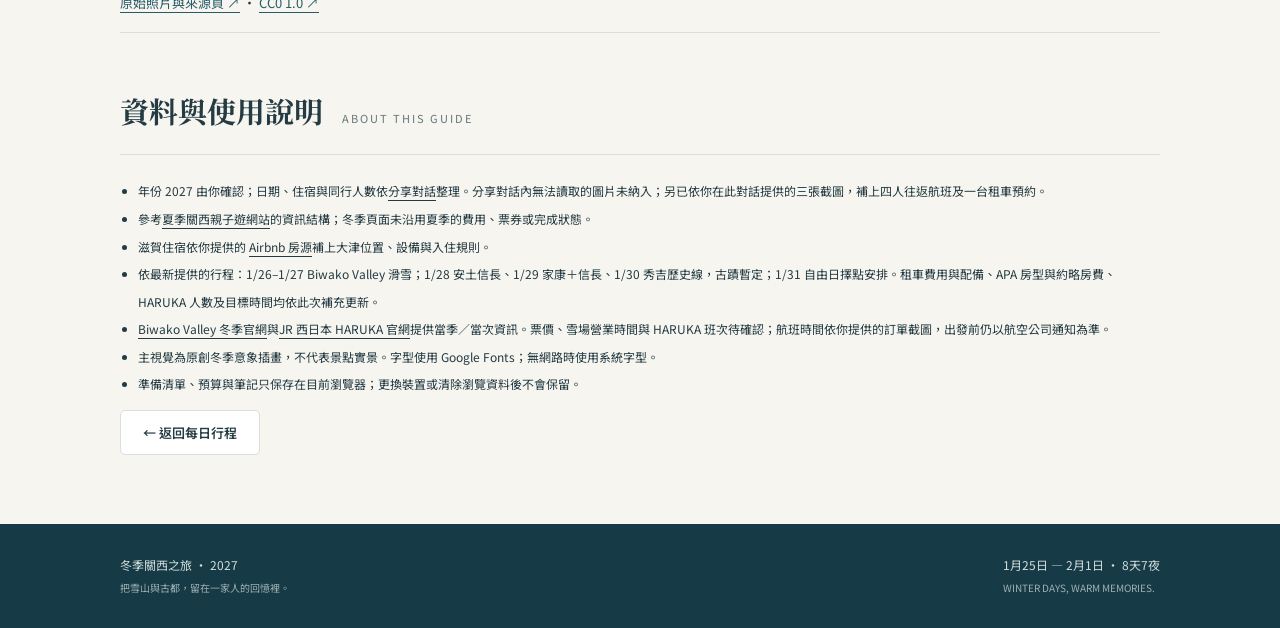
==== commit 46173967: "Add licensed destination photos to all eight travel days" ====
--- a/details.html
+++ b/details.html
@@ -23,5 +23,5 @@
 <tr><th scope="row"><label for="b-food">餐食與其他</label></th><td>JPY</td><td><input id="b-food" data-budget="food" type="number" min="0" step="1" inputmode="numeric" placeholder="待補"></td></tr>
 </tbody></table><label class="rate" for="rate">換算匯率：1 JPY = <input id="rate" type="number" min="0.0001" step="0.0001" placeholder="自行填入" inputmode="decimal"> TWD</label><div class="budget-box"><div><h3 id="budget-count">0 / 9 項已填寫</h3><p id="currency-totals">尚未填寫金額</p><p class="footnote">匯率為自行輸入，並非即時報價；小計不包含空白項目。</p></div><div class="budget-total"><small>已填項目換算小計</small><strong id="budget-total" aria-live="polite">尚未填寫</strong></div></div><p class="save-status" id="budget-save" aria-live="polite"></p></section>
 <section class="section"><div class="section-head"><h2>旅行備忘 <small>FAMILY NOTES</small></h2><span>本機保存</span></div><label for="notes">想去的地方、待討論的安排，先記下來。</label><textarea id="notes" maxlength="10000" placeholder="例如：古蹟開館時間、滑雪課程、兩台車的集合方式……"></textarea><p class="save-status" id="notes-save" aria-live="polite"></p></section>
-<section class="section" id="photo-credits"><div class="section-head"><h2>照片與來源 <small>PHOTO CREDITS</small></h2><span>CC0 1.0</span></div><p>以下照片均由來源頁明確標示為 CC0 1.0 公眾領域提供，可自由使用；這裡仍保留作者與原始來源，方便查閱。</p><p class="footnote">照片為歷年景點實景，並非這次旅程紀錄或即時雪況。未定案的景點不會因配圖而加入行程。</p><article class="photo-credit"><strong>關西國際機場 · mackwo7</strong><p>拍攝日期：2016-05-01。原檔；頁面依比例裁切顯示。</p><p>2016 年機場實景，非本次搭乘機型。</p><a href="https://commons.wikimedia.org/wiki/File:KIX_airport.jpg" target="_blank" rel="noopener">原始照片與授權頁 ↗</a> · <a href="https://creativecommons.org/publicdomain/zero/1.0/" target="_blank" rel="noopener">CC0 1.0 ↗</a></article><article class="photo-credit"><strong>滋賀・琵琶湖 · 先従隗始</strong><p>拍攝日期：2021-04-06。採用 Commons 1280px 縮圖；頁面依比例裁切顯示。</p><p>琵琶湖照片從彥根市八坂港外湖面望向荒神山，僅作滋賀區域配圖。</p><a href="https://commons.wikimedia.org/wiki/File:Lake_Biwa_20210406_01.jpg" target="_blank" rel="noopener">原始照片與授權頁 ↗</a> · <a href="https://creativecommons.org/publicdomain/zero/1.0/" target="_blank" rel="noopener">CC0 1.0 ↗</a></article><article class="photo-credit"><strong>京都站 · EXECUTOR</strong><p>拍攝日期：2017-09-02。縮至 1440px 並壓縮；頁面依比例裁切顯示。</p><p>2017 年 9 月車站外觀，非住宿照片。</p><a href="https://commons.wikimedia.org/wiki/File:Ky%C5%8Dto_Station.jpg" target="_blank" rel="noopener">原始照片與授權頁 ↗</a> · <a href="https://creativecommons.org/publicdomain/zero/1.0/" target="_blank" rel="noopener">CC0 1.0 ↗</a></article></section><section class="section" id="sources"><div class="section-head"><h2>資料與使用說明 <small>ABOUT THIS GUIDE</small></h2></div><ul class="source-list"><li>年份 2027 由你確認；日期、住宿與同行人數依<a href="https://chatgpt.com/share/6ac257a1-d354-83ee-bf6f-452516a8c359" target="_blank" rel="noopener">分享對話</a>整理。分享對話內無法讀取的圖片未納入；另已依你在此對話提供的三張截圖，補上四人往返航班及一台租車預約。</li><li>參考<a href="https://c0h3i3n.github.io/kansai-trip-2026/" target="_blank" rel="noopener">夏季關西親子遊網站</a>的資訊結構；冬季頁面未沿用夏季的費用、票券或完成狀態。</li><li>滋賀住宿依你提供的 <a href="https://www.airbnb.com/rooms/1618752062888531406" target="_blank" rel="noopener">Airbnb 房源</a>補上大津位置、設備與入住規則。</li><li>依最新提供的行程：1/26–1/27 Biwako Valley 滑雪；1/28 安土信長、1/29 家康＋信長、1/30 秀吉歷史線，古蹟暫定；1/31 自由日擇點安排。租車費用與配備、APA 房型與約略房費、HARUKA 人數及目標時間均依此次補充更新。</li><li><a href="https://www.biwako-valley.com/winter/" target="_blank" rel="noopener">Biwako Valley 冬季官網</a>與<a href="https://www.westjr.co.jp/travel-information/tc/tickets-passes/oneway/haruka/" target="_blank" rel="noopener">JR 西日本 HARUKA 官網</a>提供當季／當次資訊。票價、雪場營業時間與 HARUKA 班次待確認；航班時間依你提供的訂單截圖，出發前仍以航空公司通知為準。</li><li>主視覺為原創冬季意象插畫，不代表景點實景。字型使用 Google Fonts；無網路時使用系統字型。</li><li>準備清單、預算與筆記只保存在目前瀏覽器；更換裝置或清除瀏覽資料後不會保留。</li></ul><a class="button" href="index.html">← 返回每日行程</a></section></main>
+<section class="section" id="photo-credits"><div class="section-head"><h2>照片與來源 <small>PHOTO CREDITS</small></h2><span>公眾領域 / CC0 / CC BY</span></div><p>每日行程使用景點實景照片。公眾領域與 CC0 照片可自由使用；CC BY 照片依授權保留作者、來源與授權連結。各張照片的授權分別列於下方。</p><p class="footnote">照片拍於不同年份與季節，並非本次旅程紀錄或即時雪況。Biwako Valley 的兩張照片為無雪季景觀；自由日配圖僅代表備選景點。</p><article class="photo-credit" id="photo-day-1"><strong>關西國際機場 · mackwo7</strong><p>拍攝日期：2016-05-01。原檔；頁面依比例裁切顯示。</p><p>2016 年機場實景，非本次搭乘機型。</p><a href="https://commons.wikimedia.org/wiki/File:KIX_airport.jpg" target="_blank" rel="noopener">原始照片與來源頁 ↗</a> · <a href="https://creativecommons.org/publicdomain/zero/1.0/" target="_blank" rel="noopener">CC0 1.0 ↗</a></article><article class="photo-credit" id="photo-day-2"><strong>Biwako Valley・纜車 · 663highland</strong><p>拍攝日期：2010-05-22。採用 Commons 縮圖；網頁依比例裁切顯示，未修改場景。</p><p>2010 年 5 月實景，非冬季雪況；設備以出發時為準。</p><a href="https://commons.wikimedia.org/wiki/File:Biwako_valley24n.jpg" target="_blank" rel="noopener">原始照片與來源頁 ↗</a> · <a href="https://creativecommons.org/licenses/by/2.5" target="_blank" rel="noopener">CC BY 2.5 ↗</a></article><article class="photo-credit" id="photo-day-3"><strong>Biwako Valley・山坡與吊椅 · 663highland</strong><p>拍攝日期：2010-05-22。採用 Commons 縮圖；網頁依比例裁切顯示，未修改場景。</p><p>2010 年 5 月無雪季景觀，僅介紹園區；不代表冬季開放雪道。</p><a href="https://commons.wikimedia.org/wiki/File:Biwako_valley01n.jpg" target="_blank" rel="noopener">原始照片與來源頁 ↗</a> · <a href="https://creativecommons.org/licenses/by/2.5" target="_blank" rel="noopener">CC BY 2.5 ↗</a></article><article class="photo-credit" id="photo-day-4"><strong>安土城跡・石階與石垣 · ブレイズマン</strong><p>拍攝日期：2008-07-30。採用 Commons 縮圖；網頁依比例裁切顯示，未修改場景。</p><p>2008 年 7 月實景；冬季是否登城依積雪與結冰狀況決定。</p><a href="https://commons.wikimedia.org/wiki/File:Aduchi_castle9.jpg" target="_blank" rel="noopener">原始照片與來源頁 ↗</a> · <a href="https://commons.wikimedia.org/wiki/File:Aduchi_castle9.jpg" target="_blank" rel="noopener">公眾領域 ↗</a></article><article class="photo-credit" id="photo-day-5"><strong>二條城・唐門 · ほっきー</strong><p>拍攝日期：2025-02-18。採用 Commons 縮圖；網頁依比例裁切顯示，未修改場景。</p><p>2025 年 2 月實景；參觀路線仍為暫定。</p><a href="https://commons.wikimedia.org/wiki/File:%E4%BA%8C%E6%9D%A1%E5%9F%8E_%E5%94%90%E9%96%80_2025.jpg" target="_blank" rel="noopener">原始照片與來源頁 ↗</a> · <a href="http://creativecommons.org/publicdomain/zero/1.0/deed.en" target="_blank" rel="noopener">CC0 ↗</a></article><article class="photo-credit" id="photo-day-6"><strong>豐國神社・唐門 · 663highland</strong><p>拍攝日期：2005-11-12。採用 Commons 縮圖；網頁依比例裁切顯示，未修改場景。</p><p>2005 年 11 月實景；參觀路線仍為暫定。</p><a href="https://commons.wikimedia.org/wiki/File:Toyokuni_jinja01s1024.jpg" target="_blank" rel="noopener">原始照片與來源頁 ↗</a> · <a href="https://creativecommons.org/licenses/by/2.5" target="_blank" rel="noopener">CC BY 2.5 ↗</a></article><article class="photo-credit" id="photo-day-7"><strong>清水寺・仁王門 · Wisi eu</strong><p>拍攝日期：2013-11-13。採用 Commons 縮圖；網頁依比例裁切顯示，未修改場景。</p><p>2013 年 11 月實景；清水寺僅為備選，尚未確定安排。</p><a href="https://commons.wikimedia.org/wiki/File:Kiyomizu-dera_4.jpg" target="_blank" rel="noopener">原始照片與來源頁 ↗</a> · <a href="http://creativecommons.org/publicdomain/zero/1.0/deed.en" target="_blank" rel="noopener">CC0 ↗</a></article><article class="photo-credit" id="photo-day-8"><strong>京都站 · EXECUTOR</strong><p>拍攝日期：2017-09-02。縮至 1440px 並壓縮；頁面依比例裁切顯示。</p><p>2017 年 9 月車站實景；非本次列車或即時站況。</p><a href="https://commons.wikimedia.org/wiki/File:Ky%C5%8Dto_Station.jpg" target="_blank" rel="noopener">原始照片與來源頁 ↗</a> · <a href="https://creativecommons.org/publicdomain/zero/1.0/" target="_blank" rel="noopener">CC0 1.0 ↗</a></article><article class="photo-credit" id="photo-shiga"><strong>滋賀・琵琶湖 · 先従隗始</strong><p>拍攝日期：2021-04-06。採用 Commons 1280px 縮圖；頁面依比例裁切顯示。</p><p>4 月的滋賀區域配圖；非住宿窗景、雪場實景或本次天候。</p><a href="https://commons.wikimedia.org/wiki/File:Lake_Biwa_20210406_01.jpg" target="_blank" rel="noopener">原始照片與來源頁 ↗</a> · <a href="https://creativecommons.org/publicdomain/zero/1.0/" target="_blank" rel="noopener">CC0 1.0 ↗</a></article></section><section class="section" id="sources"><div class="section-head"><h2>資料與使用說明 <small>ABOUT THIS GUIDE</small></h2></div><ul class="source-list"><li>年份 2027 由你確認；日期、住宿與同行人數依<a href="https://chatgpt.com/share/6ac257a1-d354-83ee-bf6f-452516a8c359" target="_blank" rel="noopener">分享對話</a>整理。分享對話內無法讀取的圖片未納入；另已依你在此對話提供的三張截圖，補上四人往返航班及一台租車預約。</li><li>參考<a href="https://c0h3i3n.github.io/kansai-trip-2026/" target="_blank" rel="noopener">夏季關西親子遊網站</a>的資訊結構；冬季頁面未沿用夏季的費用、票券或完成狀態。</li><li>滋賀住宿依你提供的 <a href="https://www.airbnb.com/rooms/1618752062888531406" target="_blank" rel="noopener">Airbnb 房源</a>補上大津位置、設備與入住規則。</li><li>依最新提供的行程：1/26–1/27 Biwako Valley 滑雪；1/28 安土信長、1/29 家康＋信長、1/30 秀吉歷史線，古蹟暫定；1/31 自由日擇點安排。租車費用與配備、APA 房型與約略房費、HARUKA 人數及目標時間均依此次補充更新。</li><li><a href="https://www.biwako-valley.com/winter/" target="_blank" rel="noopener">Biwako Valley 冬季官網</a>與<a href="https://www.westjr.co.jp/travel-information/tc/tickets-passes/oneway/haruka/" target="_blank" rel="noopener">JR 西日本 HARUKA 官網</a>提供當季／當次資訊。票價、雪場營業時間與 HARUKA 班次待確認；航班時間依你提供的訂單截圖，出發前仍以航空公司通知為準。</li><li>主視覺為原創冬季意象插畫，不代表景點實景。字型使用 Google Fonts；無網路時使用系統字型。</li><li>準備清單、預算與筆記只保存在目前瀏覽器；更換裝置或清除瀏覽資料後不會保留。</li></ul><a class="button" href="index.html">← 返回每日行程</a></section></main>
 <footer class="footer"><div class="wrap"><div>冬季關西之旅 · 2027<br><small>把雪山與古都，留在一家人的回憶裡。</small></div><div>1月25日 — 2月1日 · 8天7夜<br><small>WINTER DAYS, WARM MEMORIES.</small></div></div></footer><a class="back-top" href="#top" aria-label="回到頁首">↑</a></body></html>
